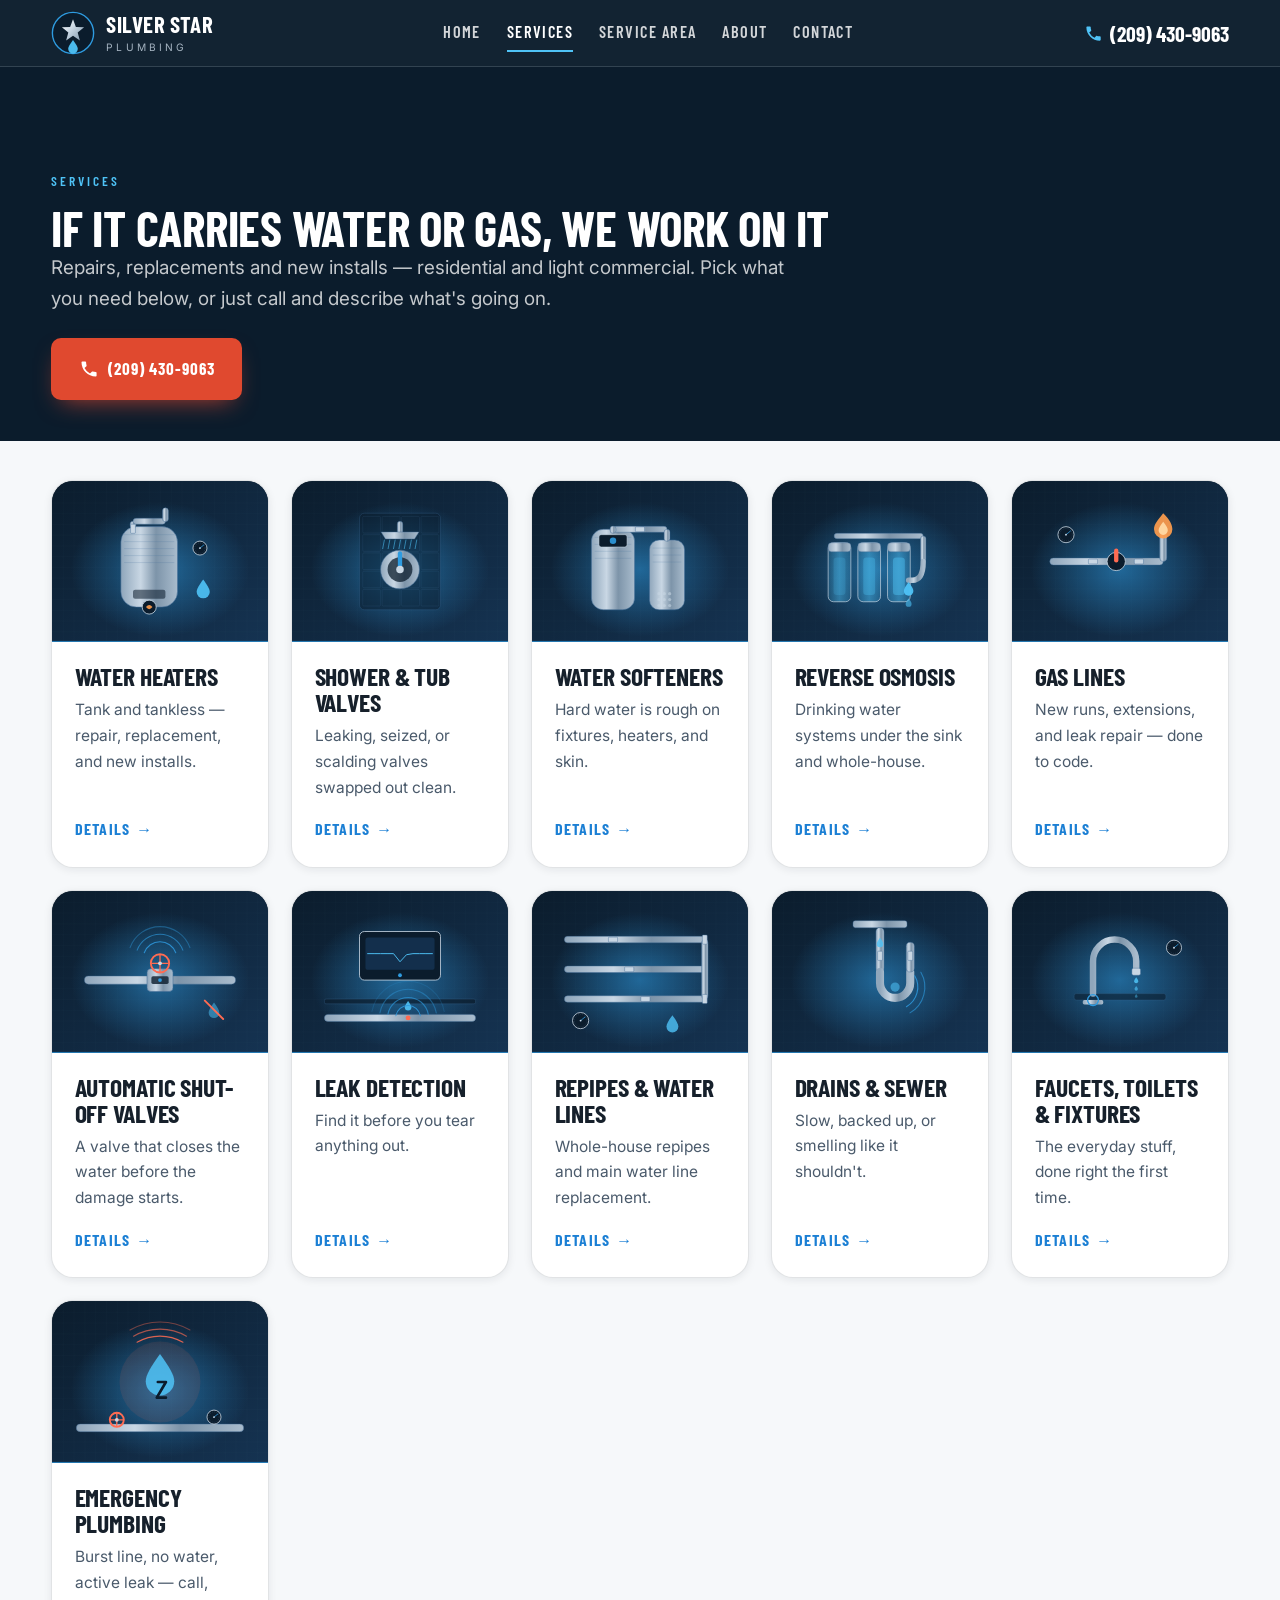
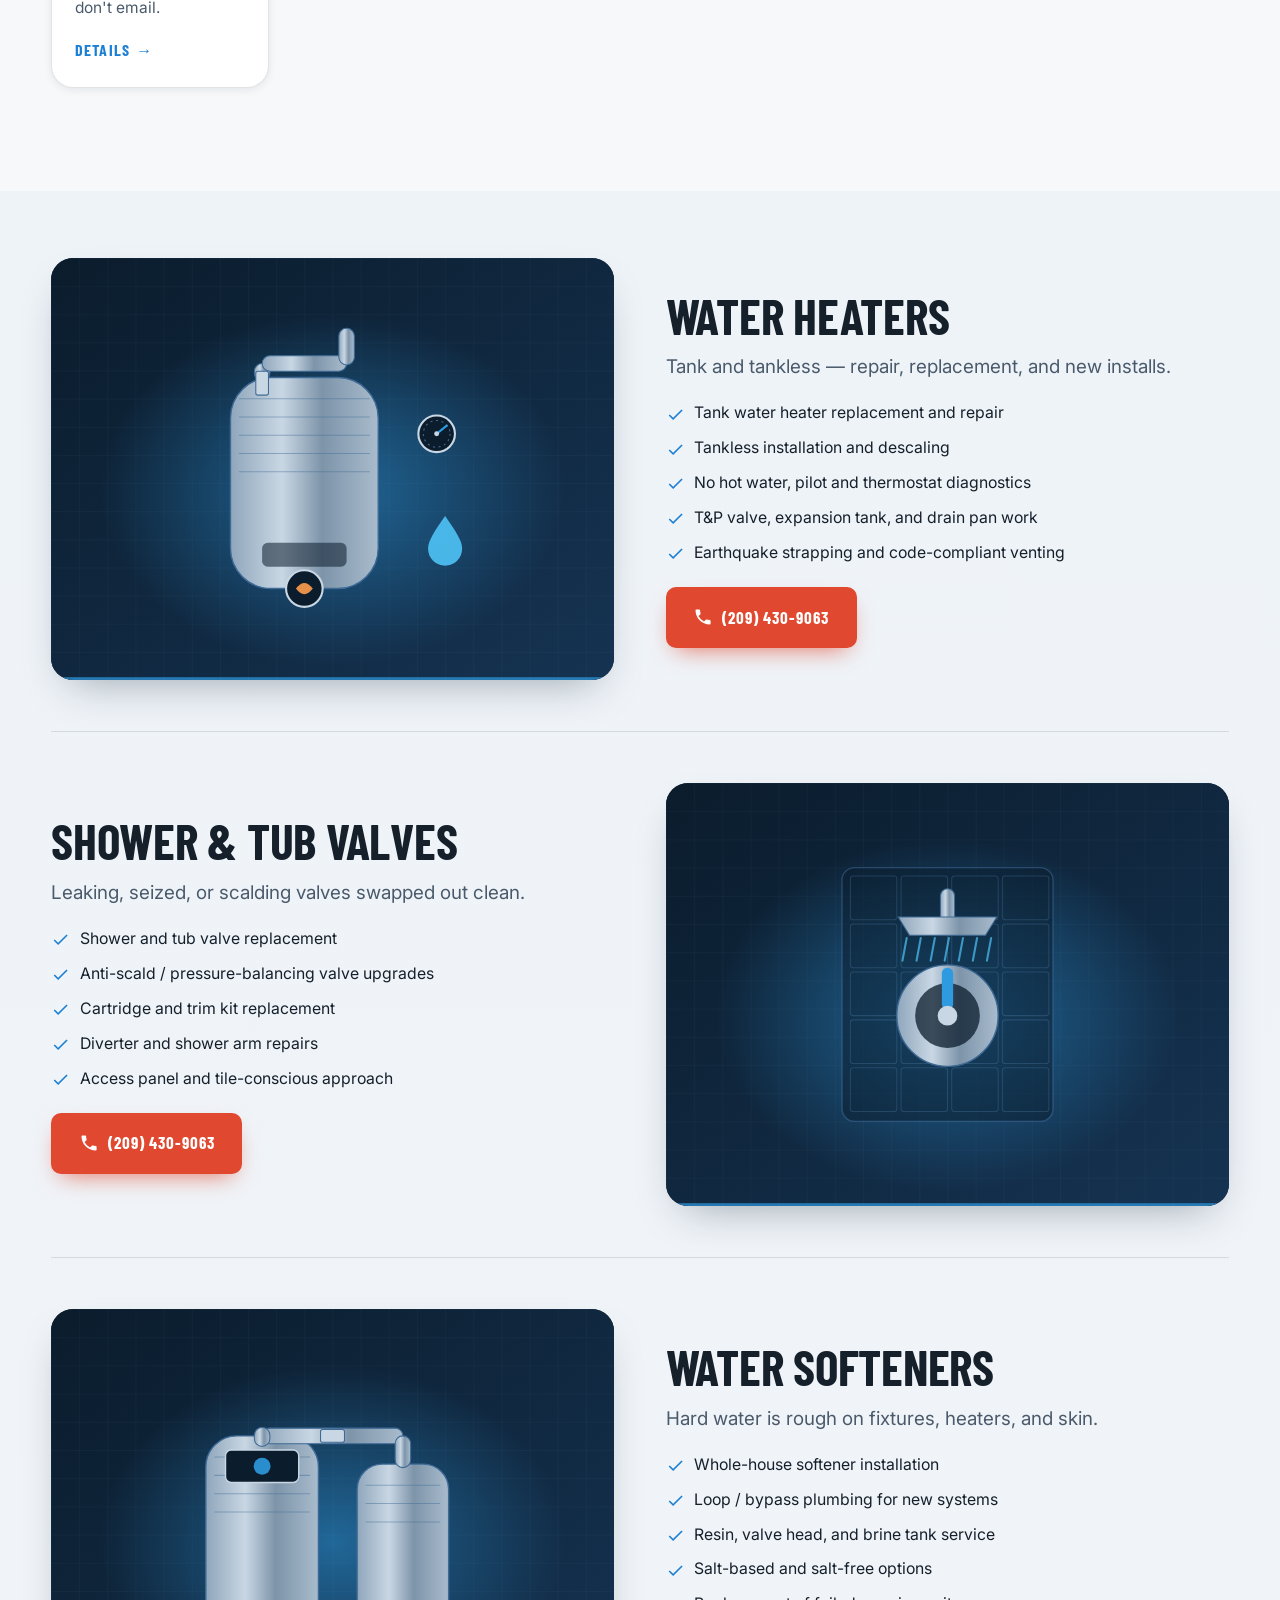
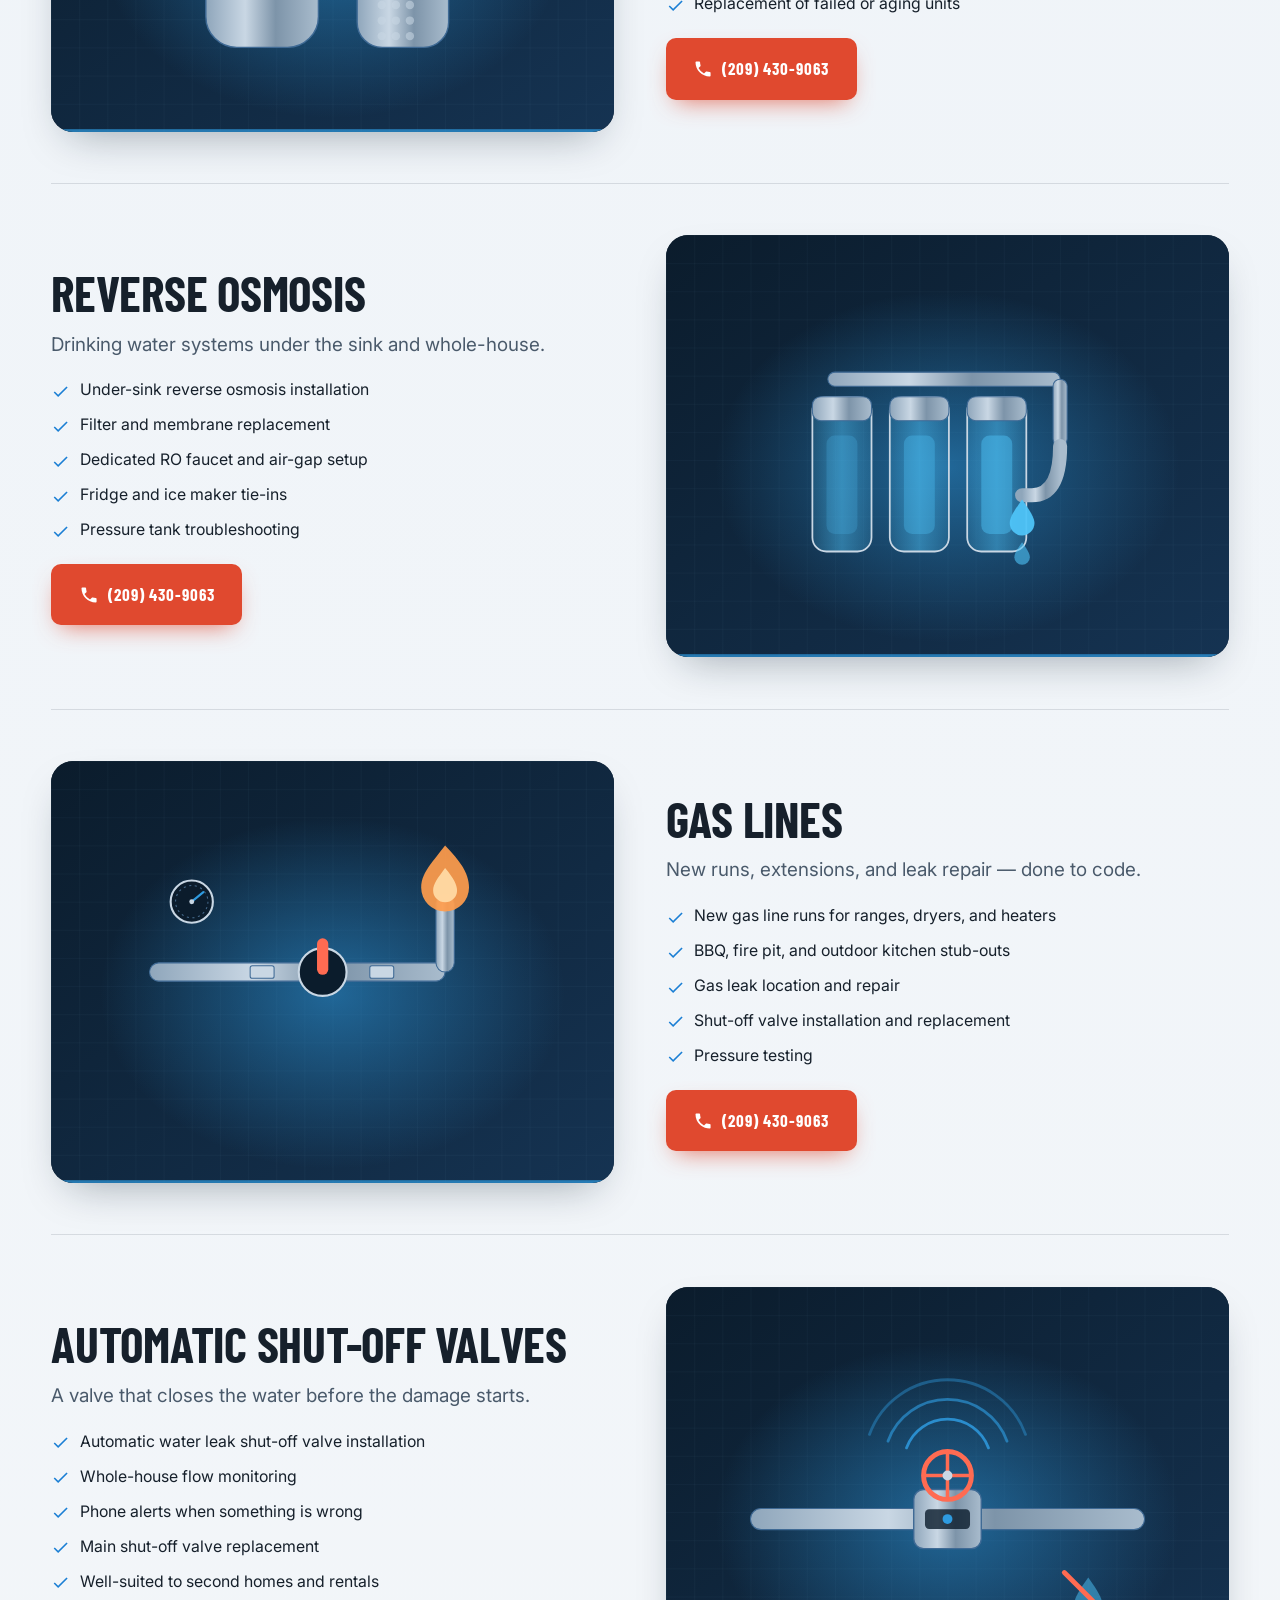
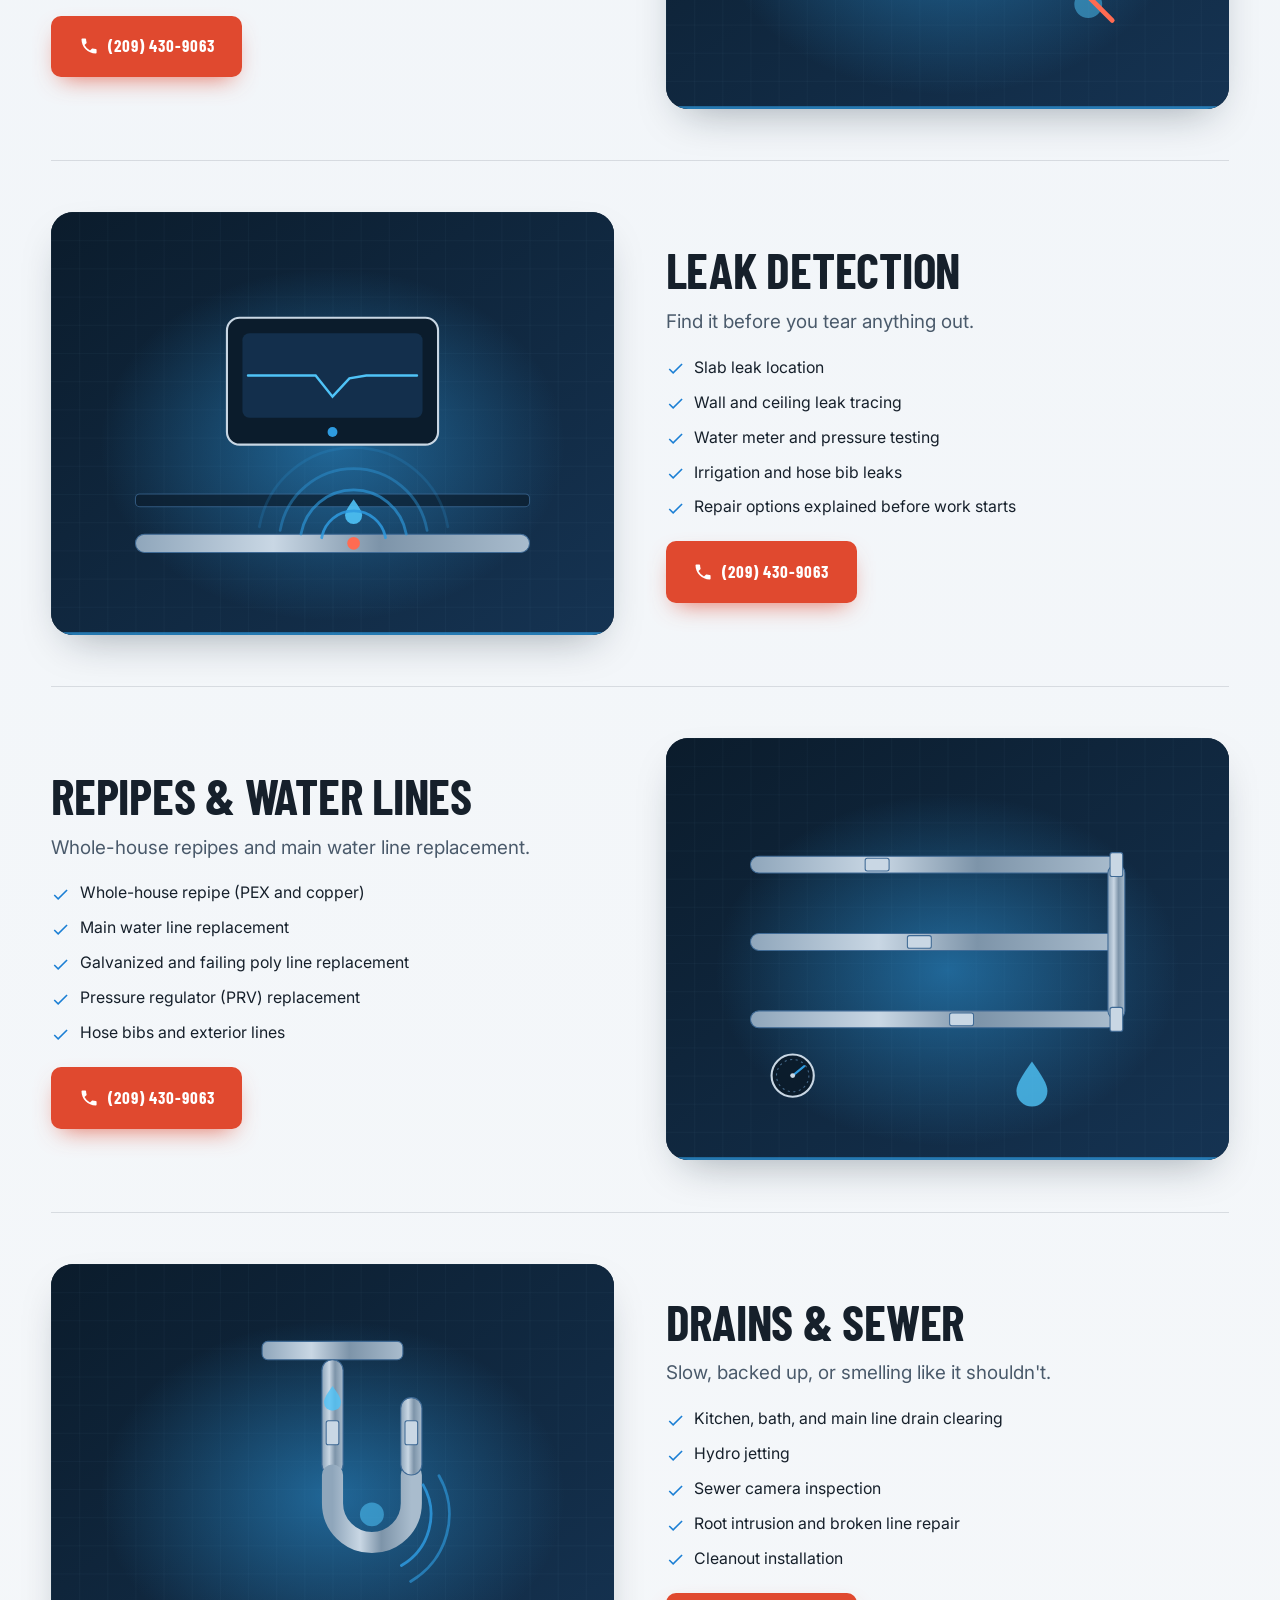
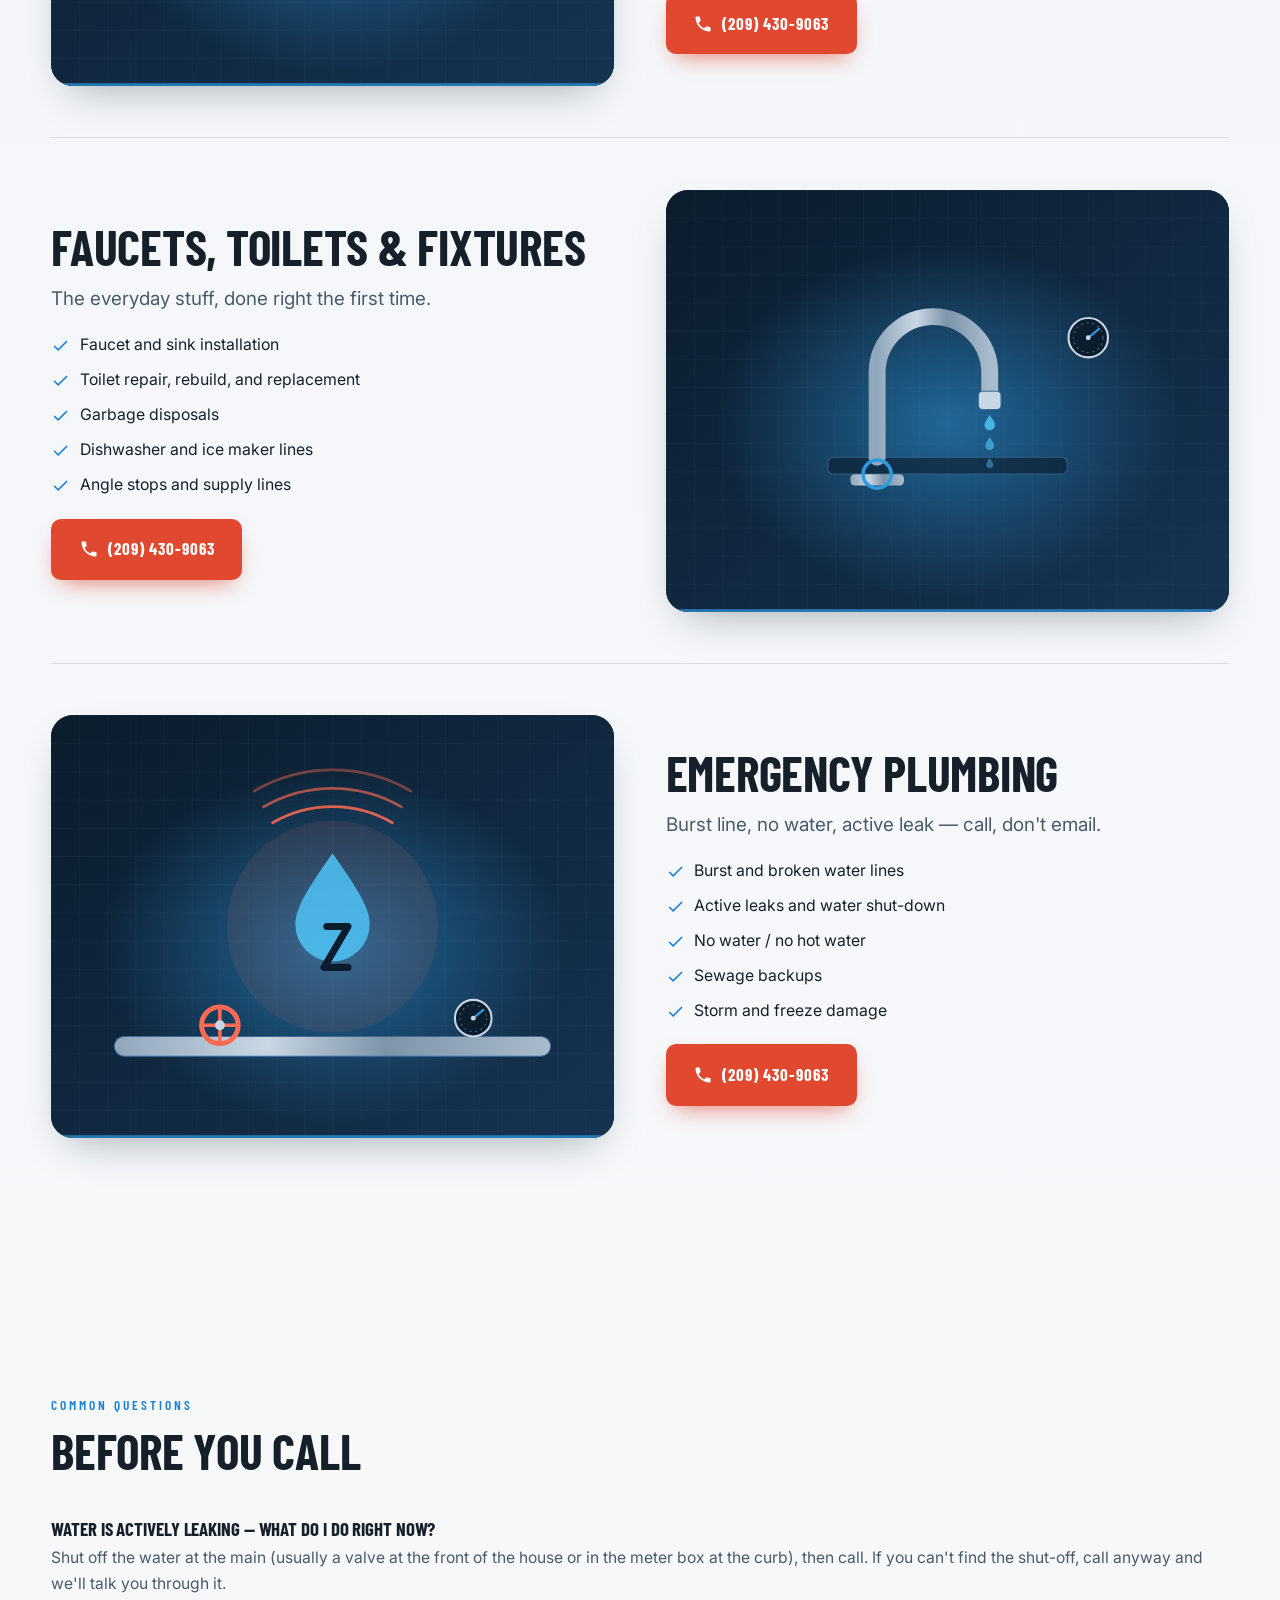
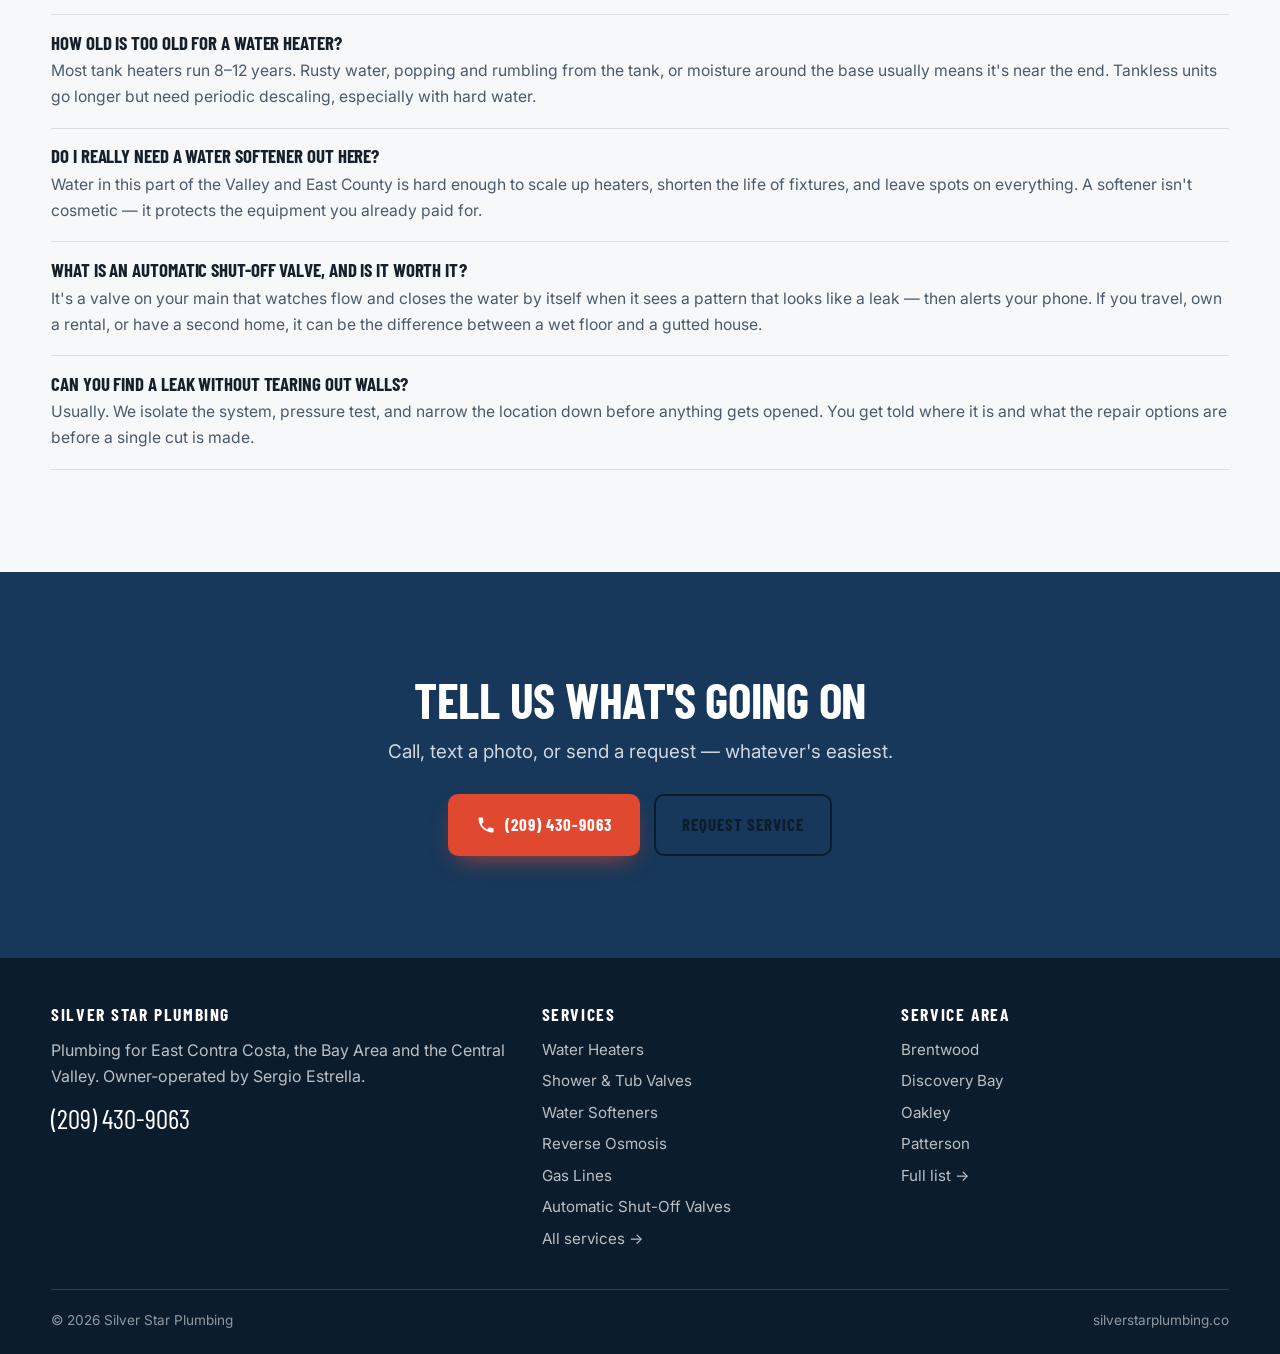
==== services.html @ 2db51eb0 "Silver Star Plumbing site: 5 pages, config-driven, generated brand art Static site for silverstarplu" ====
<!doctype html>
<html lang="en">
<head>
<meta charset="utf-8">
<meta name="viewport" content="width=device-width, initial-scale=1">
<title>Plumbing Services — Water Heaters, Gas Lines, Leak Detection | Silver Star Plumbing</title>
<meta name="description" content="Water heaters, shower and tub valves, water softeners, reverse osmosis, gas lines, automatic shut-off valves, leak detection, repipes, drains and fixtures — serving Brentwood, Discovery Bay, Oakley, Patterson and the surrounding Bay Area.">
<link rel="canonical" href="https://silverstarplumbing.co/services.html">
<link rel="icon" href="img/logo.svg" type="image/svg+xml">
<link rel="preconnect" href="https://fonts.googleapis.com">
<link rel="preconnect" href="https://fonts.gstatic.com" crossorigin>
<link href="https://fonts.googleapis.com/css2?family=Barlow+Condensed:wght@600;700&family=Inter:wght@400;500;600;700&display=swap" rel="stylesheet">
<link rel="stylesheet" href="css/style.css">
</head>
<body>
<a class="skip" href="#main">Skip to content</a>
<header class="site-header" id="site-header"></header>

<main id="main">

  <section class="band-dark on-dark" style="padding-bottom:2.6rem">
    <div class="wrap">
      <p class="eyebrow light">Services</p>
      <h2>If it carries water or gas, we work on it</h2>
      <p class="lede">Repairs, replacements and new installs — residential and light commercial. Pick what you need below, or just call and describe what's going on.</p>
      <p style="margin-top:1.5rem"><a class="btn btn-call" href="#" data-phone data-phone-text></a></p>
    </div>
  </section>

  <section style="padding-top:2.4rem">
    <div class="wrap">
      <div class="grid grid-4" id="service-grid"></div>
    </div>
  </section>

  <section class="band-tint" style="padding-top:1rem">
    <div class="wrap" id="service-detail"></div>
  </section>

  <section>
    <div class="wrap">
      <p class="eyebrow">Common questions</p>
      <h2>Before you call</h2>
      <div style="margin-top:1.6rem">
        <div class="faq-item">
          <h3>Water is actively leaking — what do I do right now?</h3>
          <p>Shut off the water at the main (usually a valve at the front of the house or in the meter box at the curb), then call. If you can't find the shut-off, call anyway and we'll talk you through it.</p>
        </div>
        <div class="faq-item">
          <h3>How old is too old for a water heater?</h3>
          <p>Most tank heaters run 8–12 years. Rusty water, popping and rumbling from the tank, or moisture around the base usually means it's near the end. Tankless units go longer but need periodic descaling, especially with hard water.</p>
        </div>
        <div class="faq-item">
          <h3>Do I really need a water softener out here?</h3>
          <p>Water in this part of the Valley and East County is hard enough to scale up heaters, shorten the life of fixtures, and leave spots on everything. A softener isn't cosmetic — it protects the equipment you already paid for.</p>
        </div>
        <div class="faq-item">
          <h3>What is an automatic shut-off valve, and is it worth it?</h3>
          <p>It's a valve on your main that watches flow and closes the water by itself when it sees a pattern that looks like a leak — then alerts your phone. If you travel, own a rental, or have a second home, it can be the difference between a wet floor and a gutted house.</p>
        </div>
        <div class="faq-item">
          <h3>Can you find a leak without tearing out walls?</h3>
          <p>Usually. We isolate the system, pressure test, and narrow the location down before anything gets opened. You get told where it is and what the repair options are before a single cut is made.</p>
        </div>
      </div>
    </div>
  </section>

  <section class="cta-band">
    <div class="wrap">
      <h2>Tell us what's going on</h2>
      <p class="lede">Call, text a photo, or send a request — whatever's easiest.</p>
      <div class="cta-actions">
        <a class="btn btn-call" href="#" data-phone data-phone-text></a>
        <a class="btn btn-ghost" href="contact.html">Request Service</a>
      </div>
    </div>
  </section>

</main>

<footer class="site-footer" id="site-footer"></footer>
<div class="call-bar" id="call-bar"></div>

<script src="js/config.js"></script>
<script src="js/main.js"></script>
</body>
</html>
---- css/style.css ----
/* =========================================================
   Silver Star Plumbing — design system
   Navy / steel silver / water blue. Condensed industrial
   display face, clean sans body. Mobile-first: most plumbing
   traffic is a person standing in a wet room holding a phone.
   ========================================================= */

:root {
  --navy: #0b1c2c;
  --navy-2: #10273d;
  --navy-3: #17385a;
  --ink: #16202b;
  --ink-soft: #4a5a6b;
  --paper: #f6f8fa;
  --white: #ffffff;
  --steel: #c9d7e4;
  --line: rgba(11, 28, 44, .12);
  --line-dark: rgba(201, 215, 228, .18);
  --blue: #1b7fd4;
  --blue-dark: #1466ac;
  --water: #4fc3f7;
  --alert: #e0492f;
  --alert-dark: #bd3a23;

  --shadow-sm: 0 2px 8px rgba(11, 28, 44, .08);
  --shadow: 0 18px 44px -18px rgba(11, 28, 44, .38);
  --shadow-lg: 0 30px 70px -26px rgba(11, 28, 44, .5);
  --radius: 14px;
  --radius-lg: 22px;

  --display: "Barlow Condensed", "Oswald", "Avenir Next Condensed", "Arial Narrow",
             "Helvetica Neue", sans-serif;
  --body: "Inter", -apple-system, BlinkMacSystemFont, "Segoe UI", Roboto, sans-serif;
}

*, *::before, *::after { margin: 0; padding: 0; box-sizing: border-box; }
html { scroll-behavior: smooth; -webkit-text-size-adjust: 100%; }
body {
  font-family: var(--body);
  background: var(--paper);
  color: var(--ink);
  line-height: 1.65;
  -webkit-font-smoothing: antialiased;
  overflow-x: hidden;
}
img, svg { max-width: 100%; height: auto; display: block; }
.card-art img { height: 100%; }
a { color: inherit; text-decoration: none; }
button { font: inherit; cursor: pointer; }

h1, h2, h3, h4, .display {
  font-family: var(--display);
  font-weight: 700;
  line-height: 1.02;
  letter-spacing: -.005em;
  text-transform: uppercase;
}
h1 { font-size: clamp(2.6rem, 7.4vw, 4.9rem); }
h2 { font-size: clamp(2rem, 5vw, 3.1rem); }
h3 { font-size: clamp(1.25rem, 2.6vw, 1.6rem); }

.wrap { width: min(1180px, 92vw); margin: 0 auto; }
.center { text-align: center; }
.eyebrow {
  font-family: var(--display);
  text-transform: uppercase;
  letter-spacing: .22em;
  font-size: .84rem;
  font-weight: 600;
  color: var(--blue);
  margin-bottom: .6rem;
}
.on-dark .eyebrow, .eyebrow.light { color: var(--water); }
.lede { font-size: clamp(1.02rem, 2vw, 1.18rem); color: var(--ink-soft); max-width: 62ch; }
.on-dark .lede { color: rgba(255, 255, 255, .76); }
section { padding: clamp(3.6rem, 8vw, 6.4rem) 0; }

/* ---------- skip link ---------- */
.skip {
  position: absolute; left: -9999px; top: 0; z-index: 200;
  background: var(--navy); color: #fff; padding: 12px 18px; border-radius: 0 0 10px 0;
}
.skip:focus { left: 0; }

/* ---------- buttons ---------- */
.btn {
  display: inline-flex; align-items: center; justify-content: center; gap: .55rem;
  font-family: var(--display); text-transform: uppercase; letter-spacing: .06em;
  font-weight: 700; font-size: 1.06rem;
  padding: .92rem 1.6rem; border: 2px solid transparent; border-radius: 10px;
  transition: transform .16s ease, box-shadow .2s ease, background .2s ease, color .2s ease;
  min-height: 52px;
}
.btn:hover { transform: translateY(-2px); }
.btn:active { transform: translateY(0); }
.btn-call { background: var(--alert); color: #fff; box-shadow: 0 10px 24px -10px rgba(224, 73, 47, .8); }
.btn-call:hover { background: var(--alert-dark); }
.btn-primary { background: var(--blue); color: #fff; box-shadow: 0 10px 24px -10px rgba(27, 127, 212, .8); }
.btn-primary:hover { background: var(--blue-dark); }
.btn-ghost { border-color: currentColor; color: var(--navy); }
.on-dark .btn-ghost { color: #fff; }
.btn-ghost:hover { background: rgba(255, 255, 255, .1); }
.btn svg { width: 20px; height: 20px; fill: currentColor; }

/* ---------- header ---------- */
.site-header {
  position: sticky; top: 0; z-index: 80;
  background: rgba(11, 28, 44, .97);
  backdrop-filter: blur(12px);
  border-bottom: 1px solid var(--line-dark);
}
.header-inner {
  display: flex; align-items: center; justify-content: space-between; gap: 1rem;
  padding: .7rem 4vw;
}
.brand { display: flex; align-items: center; gap: .7rem; }
.brand img { width: 44px; height: 44px; }
.brand-text { line-height: 1.02; }
.brand-name {
  font-family: var(--display); font-weight: 700; text-transform: uppercase;
  font-size: 1.42rem; color: #fff; letter-spacing: .01em;
}
.brand-sub {
  font-size: .64rem; letter-spacing: .3em; text-transform: uppercase;
  color: var(--steel); opacity: .8;
}
.nav { display: flex; align-items: center; gap: 1.6rem; }
.nav a {
  font-family: var(--display); text-transform: uppercase; letter-spacing: .09em;
  font-weight: 600; font-size: 1.02rem; color: rgba(255, 255, 255, .82);
  padding: .3rem 0; border-bottom: 2px solid transparent;
}
.nav a:hover, .nav a.active { color: #fff; border-bottom-color: var(--water); }
.header-cta { display: flex; align-items: center; gap: .75rem; }
.header-phone {
  font-family: var(--display); font-size: 1.34rem; font-weight: 700; color: #fff;
  display: flex; align-items: center; gap: .45rem; white-space: nowrap;
}
.header-phone svg { width: 19px; height: 19px; fill: var(--water); }
.nav-toggle {
  display: none; background: none; border: 1px solid var(--line-dark);
  border-radius: 8px; padding: .5rem .6rem; color: #fff;
}
.nav-toggle svg { width: 24px; height: 24px; fill: currentColor; }

@media (max-width: 940px) {
  .nav {
    position: fixed; inset: 62px 0 auto 0; flex-direction: column; gap: 0;
    background: var(--navy); border-bottom: 1px solid var(--line-dark);
    padding: .5rem 4vw 1.2rem; display: none;
  }
  .nav.open { display: flex; }
  .nav a { width: 100%; padding: .85rem 0; border-bottom: 1px solid var(--line-dark); }
  .nav a:hover, .nav a.active { border-bottom-color: var(--line-dark); }
  .nav-toggle { display: block; }
  .header-phone span { display: none; }
  .header-phone::after { content: "Call"; font-size: 1.1rem; }
}
@media (max-width: 460px) {
  .brand img { width: 38px; height: 38px; }
  .brand-name { font-size: 1.18rem; }
  .brand-sub { font-size: .58rem; letter-spacing: .24em; }
}

/* ---------- hero ---------- */
.hero {
  position: relative; color: #fff; overflow: hidden;
  background: var(--navy);
  padding: clamp(3.4rem, 9vw, 7rem) 0 clamp(4rem, 9vw, 7rem);
}
.hero::before {
  content: ""; position: absolute; inset: 0;
  background-image: url("../img/hero.svg");
  background-size: cover; background-position: center right;
  opacity: .85;
}
.hero::after {
  content: ""; position: absolute; inset: 0;
  background: linear-gradient(100deg, var(--navy) 10%, rgba(11, 28, 44, .9) 44%, rgba(11, 28, 44, .28) 100%);
}
.hero .wrap { position: relative; z-index: 2; }
.hero h1 { margin-bottom: 1rem; text-shadow: 0 4px 30px rgba(0, 0, 0, .45); }
.hero h1 .accent { color: var(--water); display: block; }
.hero .lede { margin-bottom: 1.8rem; }
.hero-actions { display: flex; flex-wrap: wrap; gap: .9rem; margin-bottom: 2rem; }
.hero-trust { display: flex; flex-wrap: wrap; gap: .6rem 1.6rem; font-size: .93rem; color: rgba(255, 255, 255, .8); }
.hero-trust li { list-style: none; display: flex; align-items: center; gap: .45rem; }
.hero-trust svg { width: 17px; height: 17px; fill: var(--water); flex: none; }

/* ---------- alert strip ---------- */
.strip {
  background: var(--alert); color: #fff;
  font-family: var(--display); text-transform: uppercase; letter-spacing: .08em;
  font-size: 1.02rem; text-align: center; padding: .7rem 4vw;
}
.strip a { text-decoration: underline; text-underline-offset: 3px; }

/* ---------- service grid ---------- */
.grid { display: grid; gap: 1.4rem; }
.grid-3 { grid-template-columns: repeat(auto-fit, minmax(290px, 1fr)); }
.grid-2 { grid-template-columns: repeat(auto-fit, minmax(340px, 1fr)); }
.grid-4 { grid-template-columns: repeat(auto-fit, minmax(215px, 1fr)); }

.card {
  background: var(--white); border: 1px solid var(--line); border-radius: var(--radius-lg);
  overflow: hidden; box-shadow: var(--shadow-sm);
  transition: transform .2s ease, box-shadow .25s ease, border-color .2s ease;
  display: flex; flex-direction: column;
}
.card:hover { transform: translateY(-4px); box-shadow: var(--shadow); border-color: rgba(27, 127, 212, .4); }
.card-art { aspect-ratio: 4 / 3; background: var(--navy); overflow: hidden; }
.card-art img { width: 100%; height: 100%; object-fit: cover; }
.card-body { padding: 1.3rem 1.4rem 1.5rem; flex: 1; display: flex; flex-direction: column; }
.card-body h3 { margin-bottom: .5rem; }
.card-body p { color: var(--ink-soft); font-size: .97rem; }
.card-link {
  margin-top: auto; padding-top: 1rem;
  font-family: var(--display); text-transform: uppercase; letter-spacing: .08em;
  font-weight: 700; color: var(--blue); display: inline-flex; align-items: center; gap: .35rem;
}
.card:hover .card-link { gap: .65rem; }
.card-link::after { content: "→"; transition: transform .2s ease; }

/* ---------- detailed service blocks ---------- */
.svc {
  display: grid; grid-template-columns: minmax(0, 1fr) minmax(0, 1fr);
  gap: clamp(1.6rem, 4vw, 3.4rem); align-items: center;
  padding: clamp(2rem, 5vw, 3.2rem) 0; border-bottom: 1px solid var(--line);
  scroll-margin-top: 90px;
}
.svc:last-child { border-bottom: none; }
.svc:nth-child(even) .svc-art { order: 2; }
.svc-art { border-radius: var(--radius-lg); overflow: hidden; box-shadow: var(--shadow); background: var(--navy); }
.svc-art img { width: 100%; }
.svc h2 { margin-bottom: .7rem; }
.svc ul { list-style: none; margin-top: 1.1rem; display: grid; gap: .55rem; }
.svc li { display: flex; gap: .6rem; align-items: flex-start; font-size: .99rem; }
.svc li svg { width: 19px; height: 19px; fill: var(--blue); flex: none; margin-top: .28rem; }
@media (max-width: 800px) {
  .svc { grid-template-columns: 1fr; }
  .svc:nth-child(even) .svc-art { order: 0; }
}

/* ---------- dark band ---------- */
.band-dark { background: var(--navy); color: #fff; }
.band-dark h2 { color: #fff; }
.band-tint { background: linear-gradient(180deg, #eef3f8, var(--paper)); }

/* ---------- steps ---------- */
.steps { counter-reset: step; }
.step {
  position: relative; background: var(--white); border: 1px solid var(--line);
  border-radius: var(--radius); padding: 1.6rem 1.4rem 1.4rem; box-shadow: var(--shadow-sm);
}
.band-dark .step { background: rgba(255, 255, 255, .05); border-color: var(--line-dark); }
.step::before {
  counter-increment: step; content: counter(step, decimal-leading-zero);
  font-family: var(--display); font-size: 2.4rem; font-weight: 700; color: var(--blue);
  line-height: 1; display: block; margin-bottom: .5rem; opacity: .85;
}
.band-dark .step::before { color: var(--water); }
.step h3 { margin-bottom: .35rem; }
.step p { font-size: .95rem; color: var(--ink-soft); }
.band-dark .step p { color: rgba(255, 255, 255, .72); }

/* ---------- areas ---------- */
.chips { display: flex; flex-wrap: wrap; gap: .6rem; margin-top: 1.4rem; }
.chip {
  border: 1px solid var(--line); background: var(--white); border-radius: 999px;
  padding: .45rem 1.05rem; font-size: .95rem; box-shadow: var(--shadow-sm);
}
.chip.primary { background: var(--navy); color: #fff; border-color: var(--navy); font-weight: 600; }
.band-dark .chip { background: rgba(255, 255, 255, .07); border-color: var(--line-dark); color: #fff; box-shadow: none; }
.band-dark .chip.primary { background: var(--blue); border-color: var(--blue); }

/* ---------- form ---------- */
.form-wrap {
  background: var(--white); border: 1px solid var(--line); border-radius: var(--radius-lg);
  padding: clamp(1.4rem, 4vw, 2.4rem); box-shadow: var(--shadow);
}
.field { margin-bottom: 1.05rem; }
.field label {
  display: block; font-weight: 600; font-size: .92rem; margin-bottom: .35rem; color: var(--ink);
}
.field .req { color: var(--alert); }
.field input, .field select, .field textarea {
  width: 100%; font: inherit; color: var(--ink);
  padding: .8rem .95rem; border: 1px solid rgba(11, 28, 44, .22); border-radius: 10px;
  background: var(--white); transition: border-color .18s, box-shadow .18s;
  min-height: 50px;
}
.field textarea { min-height: 130px; resize: vertical; }
.field input:focus, .field select:focus, .field textarea:focus {
  outline: none; border-color: var(--blue); box-shadow: 0 0 0 3px rgba(27, 127, 212, .18);
}
.field.invalid input, .field.invalid select, .field.invalid textarea { border-color: var(--alert); }
.field-error { display: none; color: var(--alert); font-size: .85rem; margin-top: .3rem; }
.field.invalid .field-error { display: block; }
.field-row { display: grid; grid-template-columns: 1fr 1fr; gap: 1rem; }
@media (max-width: 620px) { .field-row { grid-template-columns: 1fr; gap: 0; } }
.form-note { font-size: .86rem; color: var(--ink-soft); margin-top: .9rem; }
.form-status {
  display: none; margin-top: 1rem; padding: .9rem 1.1rem; border-radius: 10px;
  font-size: .95rem; border: 1px solid;
}
.form-status.show { display: block; }
.form-status.ok { background: #e8f6ee; border-color: #96d6b0; color: #14663c; }
.form-status.err { background: #fdecea; border-color: #f3b3a8; color: #8f2718; }

/* ---------- contact rail ---------- */
.contact-rail { display: grid; gap: 1rem; }
.contact-item {
  display: flex; gap: .9rem; align-items: flex-start;
  padding: 1.1rem 1.2rem; border: 1px solid var(--line-dark); border-radius: var(--radius);
  background: rgba(255, 255, 255, .05);
}
.contact-item svg { width: 24px; height: 24px; fill: var(--water); flex: none; margin-top: .2rem; }
.contact-item .k {
  font-family: var(--display); text-transform: uppercase; letter-spacing: .1em;
  font-size: .82rem; color: var(--steel);
}
.contact-item .v { font-size: 1.15rem; font-weight: 600; color: #fff; }
.contact-item .v.big { font-family: var(--display); font-size: 1.85rem; }

/* ---------- CTA band ---------- */
.cta-band { background: var(--navy-3); color: #fff; text-align: center; }
.cta-band h2 { margin-bottom: .7rem; }
.cta-band .lede { margin: 0 auto 1.7rem; color: rgba(255, 255, 255, .8); }
.cta-actions { display: flex; flex-wrap: wrap; gap: .9rem; justify-content: center; }

/* ---------- footer ---------- */
.site-footer { background: var(--navy); color: rgba(255, 255, 255, .72); padding: 3rem 0 1.4rem; }
.footer-grid { display: grid; grid-template-columns: 1.4fr 1fr 1fr; gap: 2rem; }
@media (max-width: 780px) { .footer-grid { grid-template-columns: 1fr; gap: 1.6rem; } }
.site-footer h4 {
  color: #fff; font-size: 1.1rem; letter-spacing: .09em; margin-bottom: .8rem;
}
.site-footer ul { list-style: none; display: grid; gap: .4rem; font-size: .95rem; }
.site-footer a:hover { color: #fff; text-decoration: underline; text-underline-offset: 3px; }
.footer-phone {
  font-family: var(--display); font-size: 1.7rem; color: #fff; display: inline-block; margin-top: .4rem;
}
.footer-bottom {
  margin-top: 2.4rem; padding-top: 1.2rem; border-top: 1px solid var(--line-dark);
  display: flex; flex-wrap: wrap; gap: .5rem 1.4rem; justify-content: space-between;
  font-size: .85rem; color: rgba(255, 255, 255, .55);
}

/* ---------- sticky mobile call bar ---------- */
.call-bar {
  position: fixed; left: 0; right: 0; bottom: 0; z-index: 90;
  display: none; grid-template-columns: 1fr 1fr;
  border-top: 1px solid rgba(255, 255, 255, .18);
}
.call-bar a {
  display: flex; align-items: center; justify-content: center; gap: .5rem;
  padding: .95rem .6rem; font-family: var(--display); text-transform: uppercase;
  letter-spacing: .06em; font-size: 1.08rem; color: #fff;
}
.call-bar .c1 { background: var(--alert); }
.call-bar .c2 { background: var(--navy); }
.call-bar svg { width: 19px; height: 19px; fill: currentColor; }
@media (max-width: 780px) {
  .call-bar { display: grid; }
  body { padding-bottom: 58px; }
}

/* ---------- misc ---------- */
.badge-row { display: flex; flex-wrap: wrap; gap: .6rem; margin-top: 1.2rem; }
.badge {
  display: inline-flex; align-items: center; gap: .4rem;
  border: 1px solid var(--line-dark); border-radius: 999px; padding: .35rem .9rem;
  font-size: .84rem; color: rgba(255, 255, 255, .82);
}
.badge svg { width: 15px; height: 15px; fill: var(--water); }

.faq-item { border-bottom: 1px solid var(--line); padding: 1.1rem 0; }
.faq-item h3 { font-size: 1.18rem; margin-bottom: .4rem; }
.faq-item p { color: var(--ink-soft); font-size: .98rem; }

.owner-card {
  display: grid; grid-template-columns: 150px 1fr; gap: 1.6rem; align-items: center;
}
@media (max-width: 620px) { .owner-card { grid-template-columns: 1fr; text-align: left; } }
.owner-mark {
  width: 150px; height: 150px; border-radius: 50%; overflow: hidden;
  background: var(--navy); box-shadow: var(--shadow); padding: 10px;
}

@media (prefers-reduced-motion: reduce) {
  * { animation: none !important; transition: none !important; scroll-behavior: auto !important; }
}
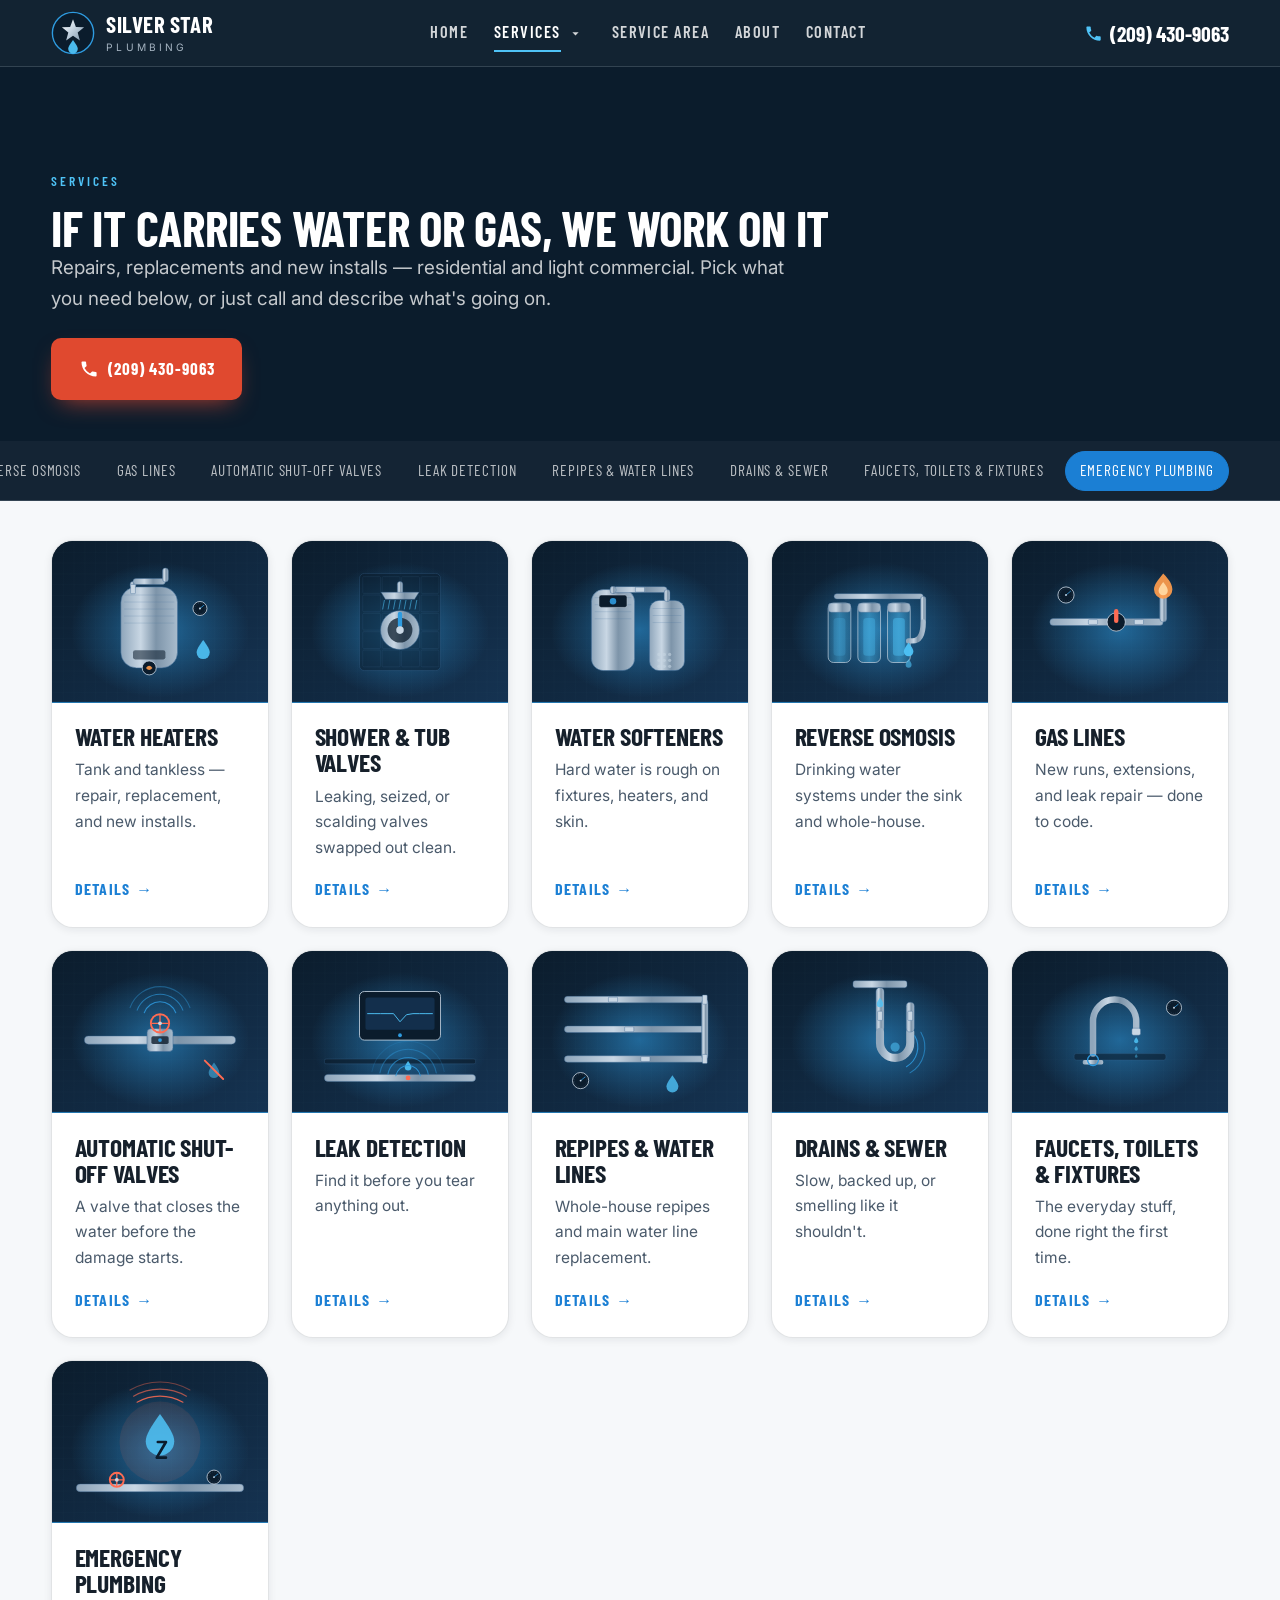
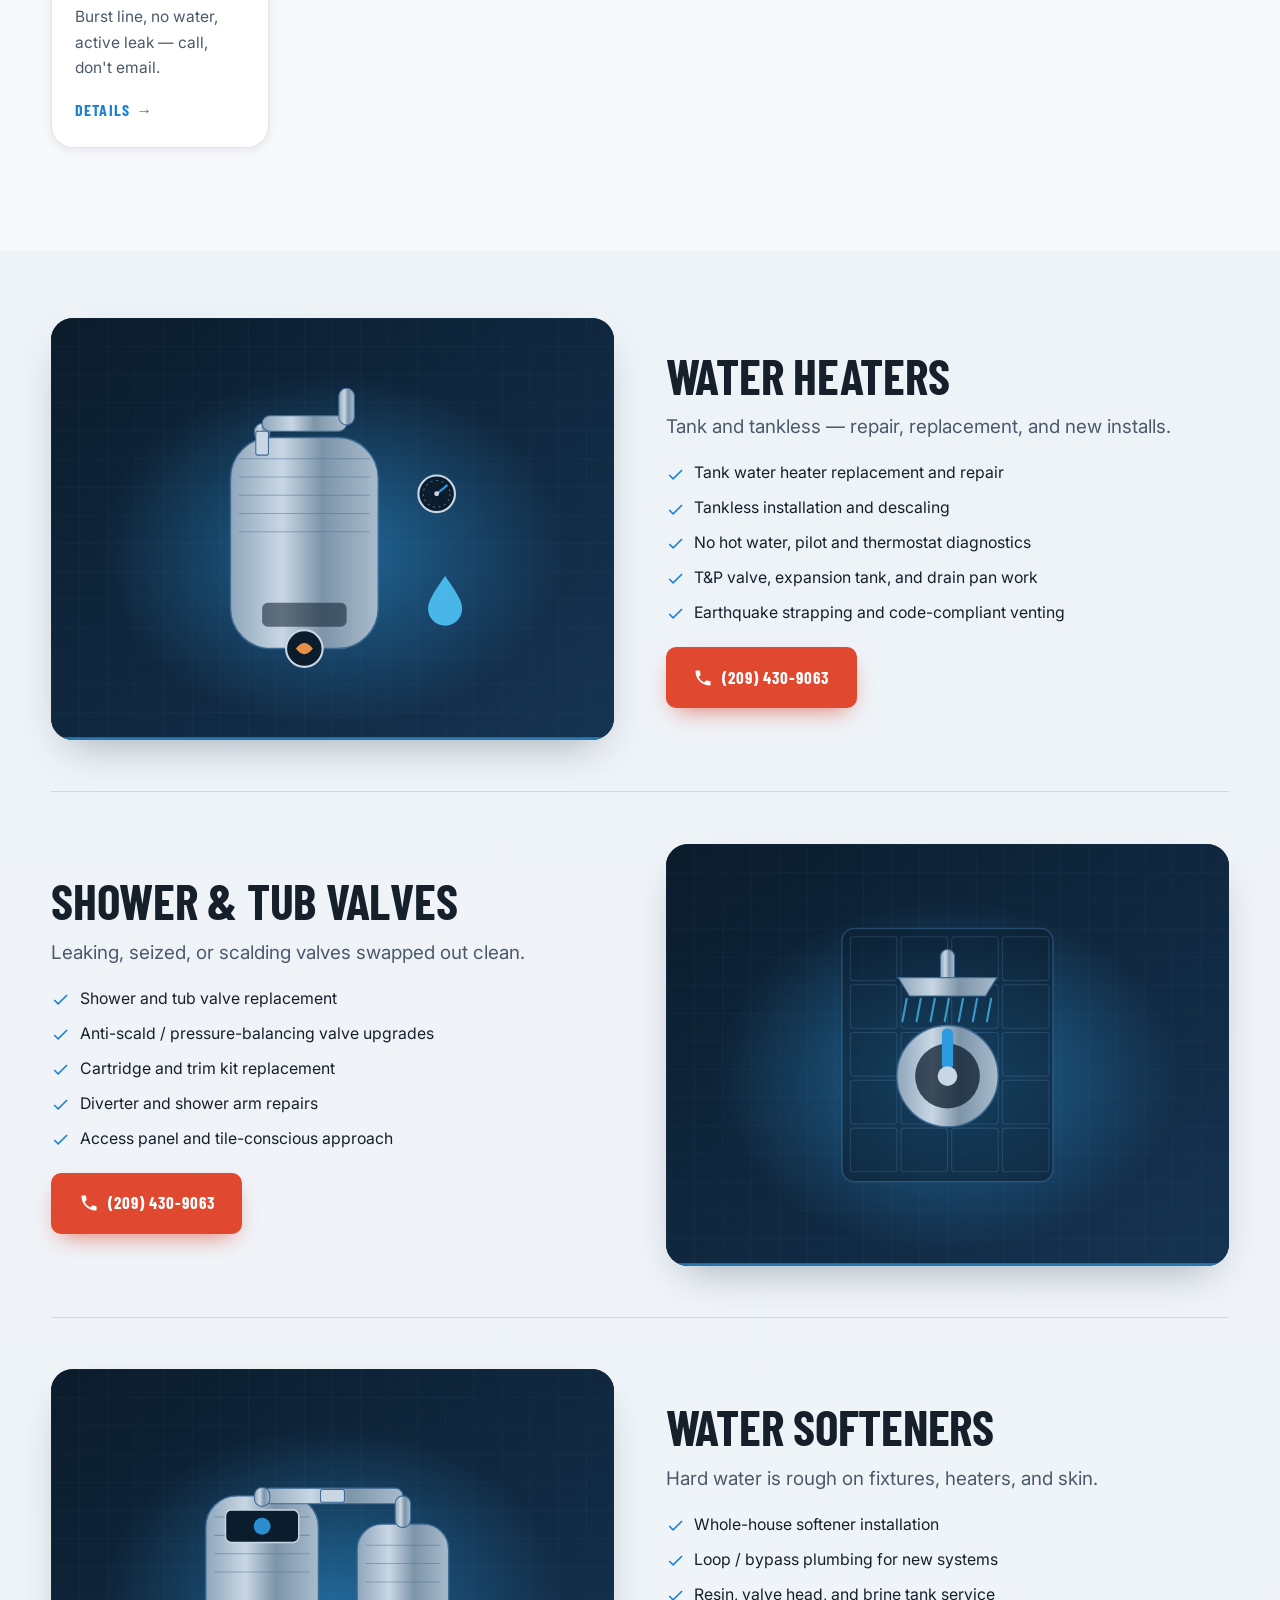
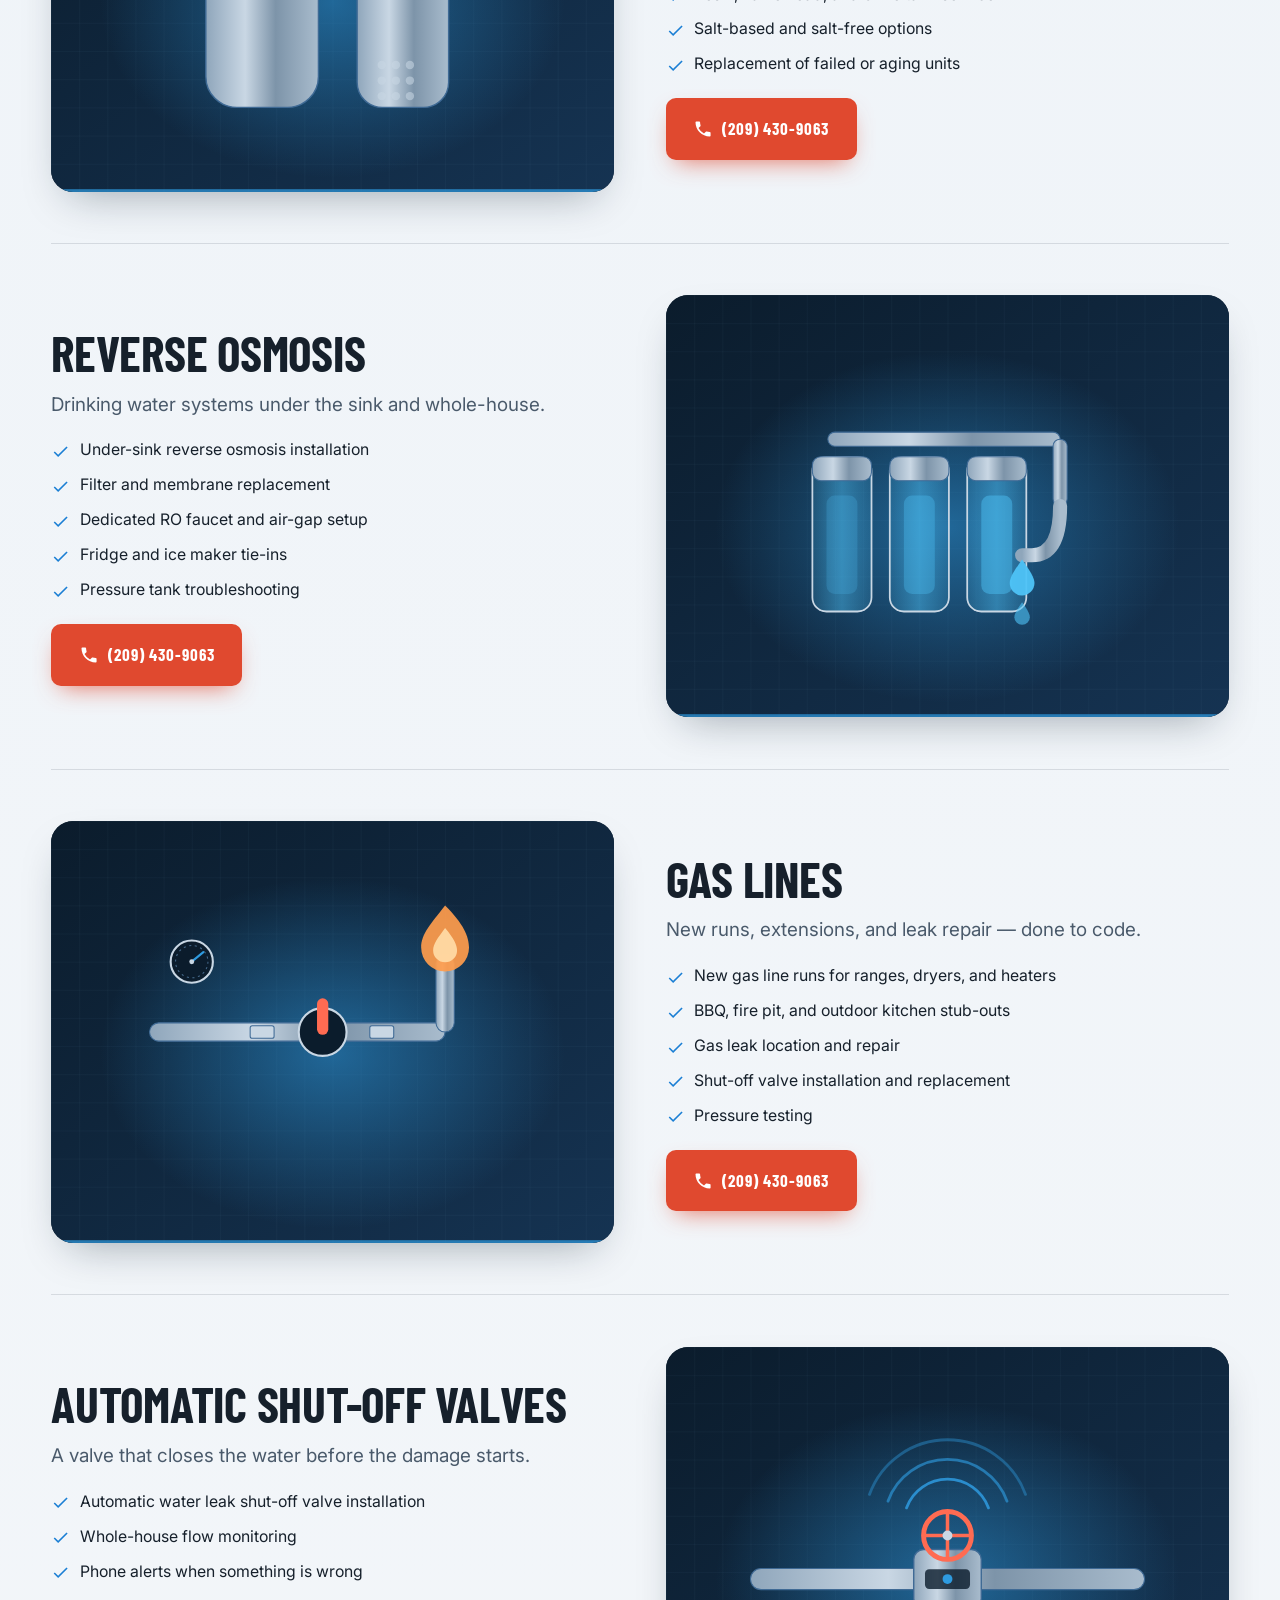
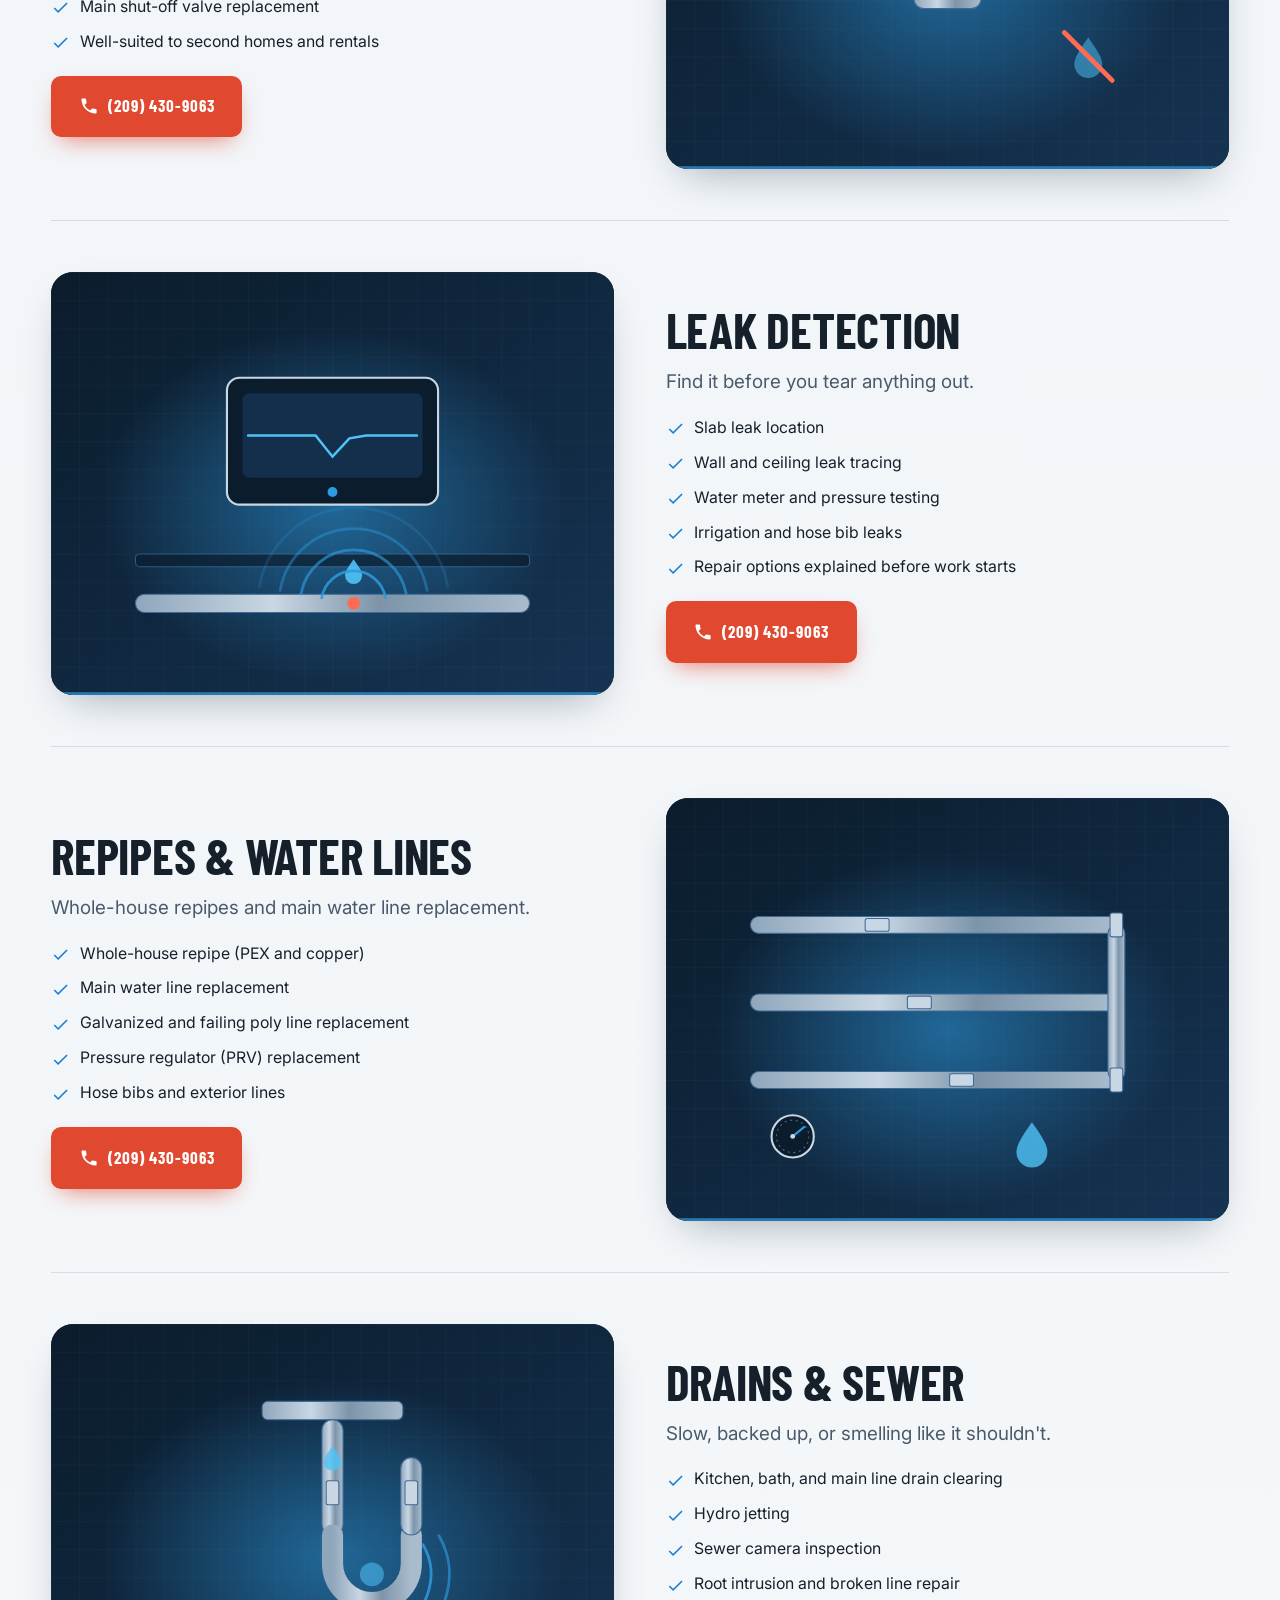
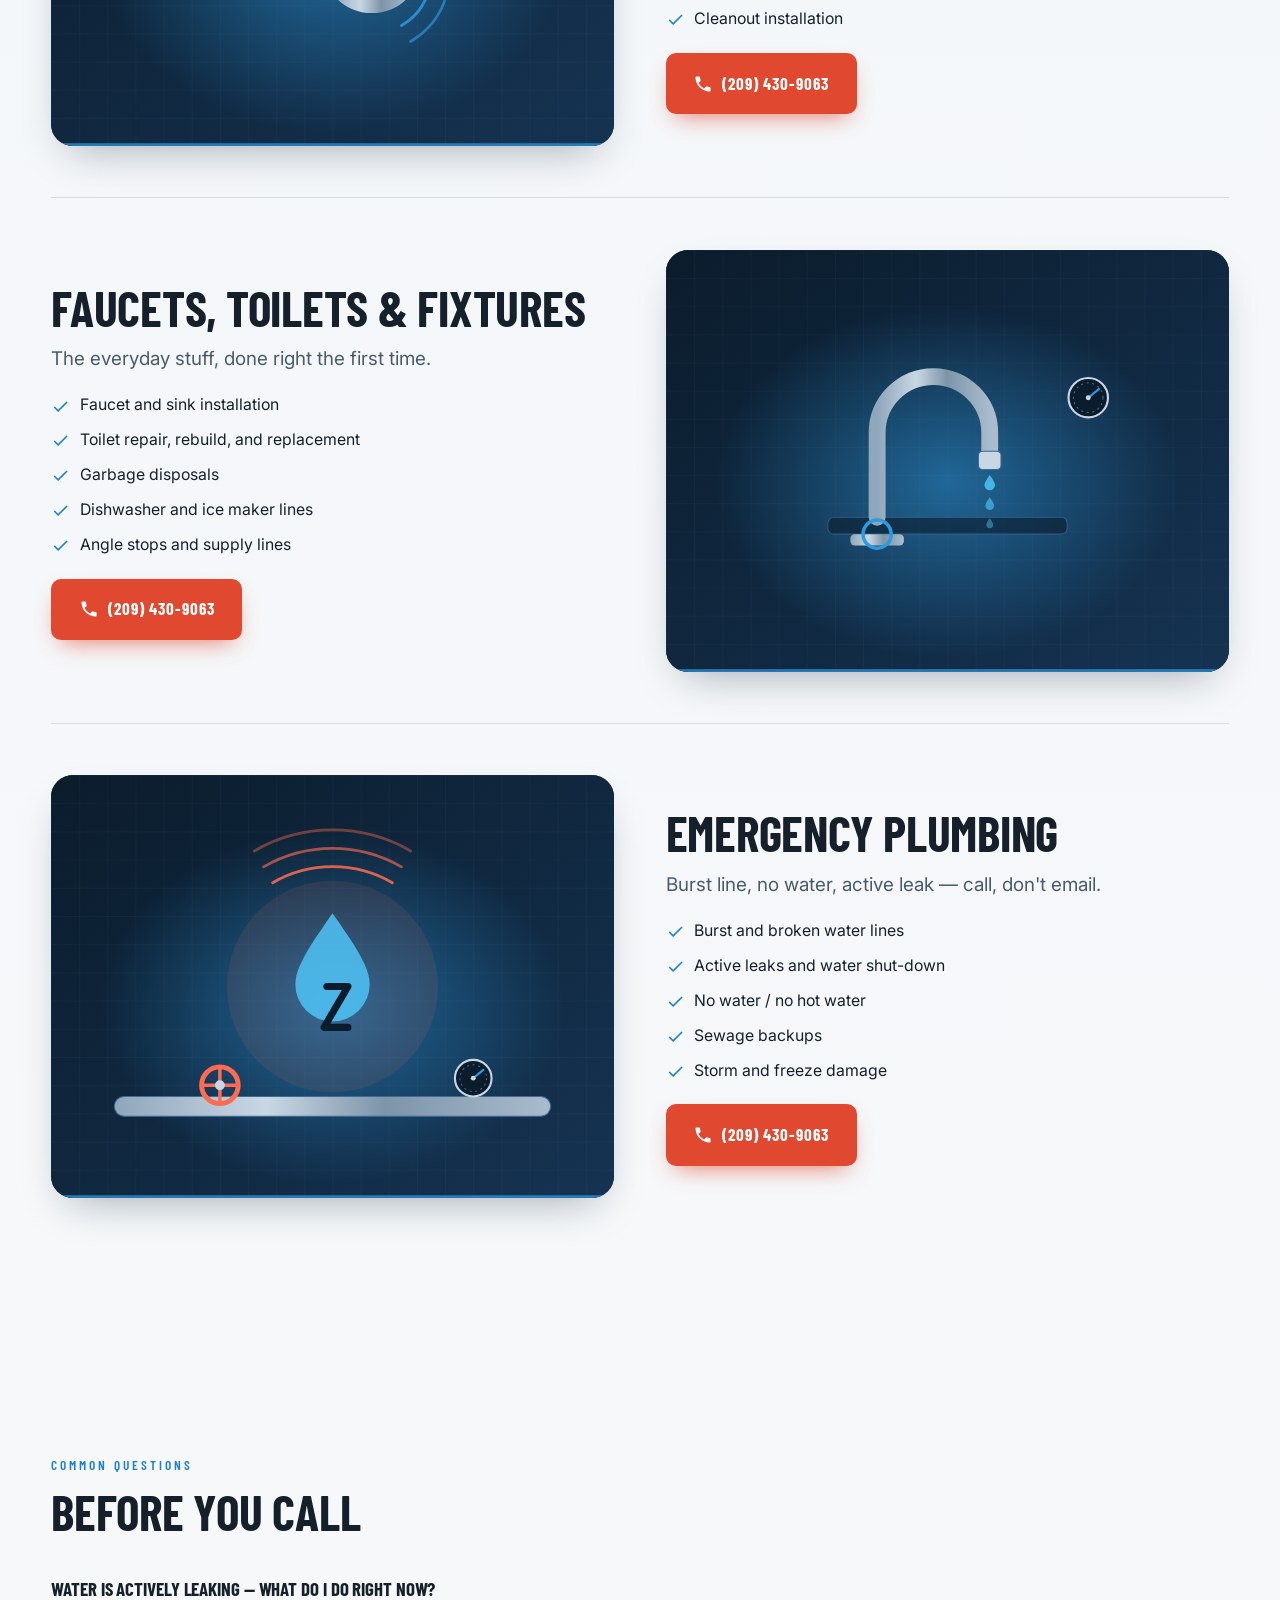
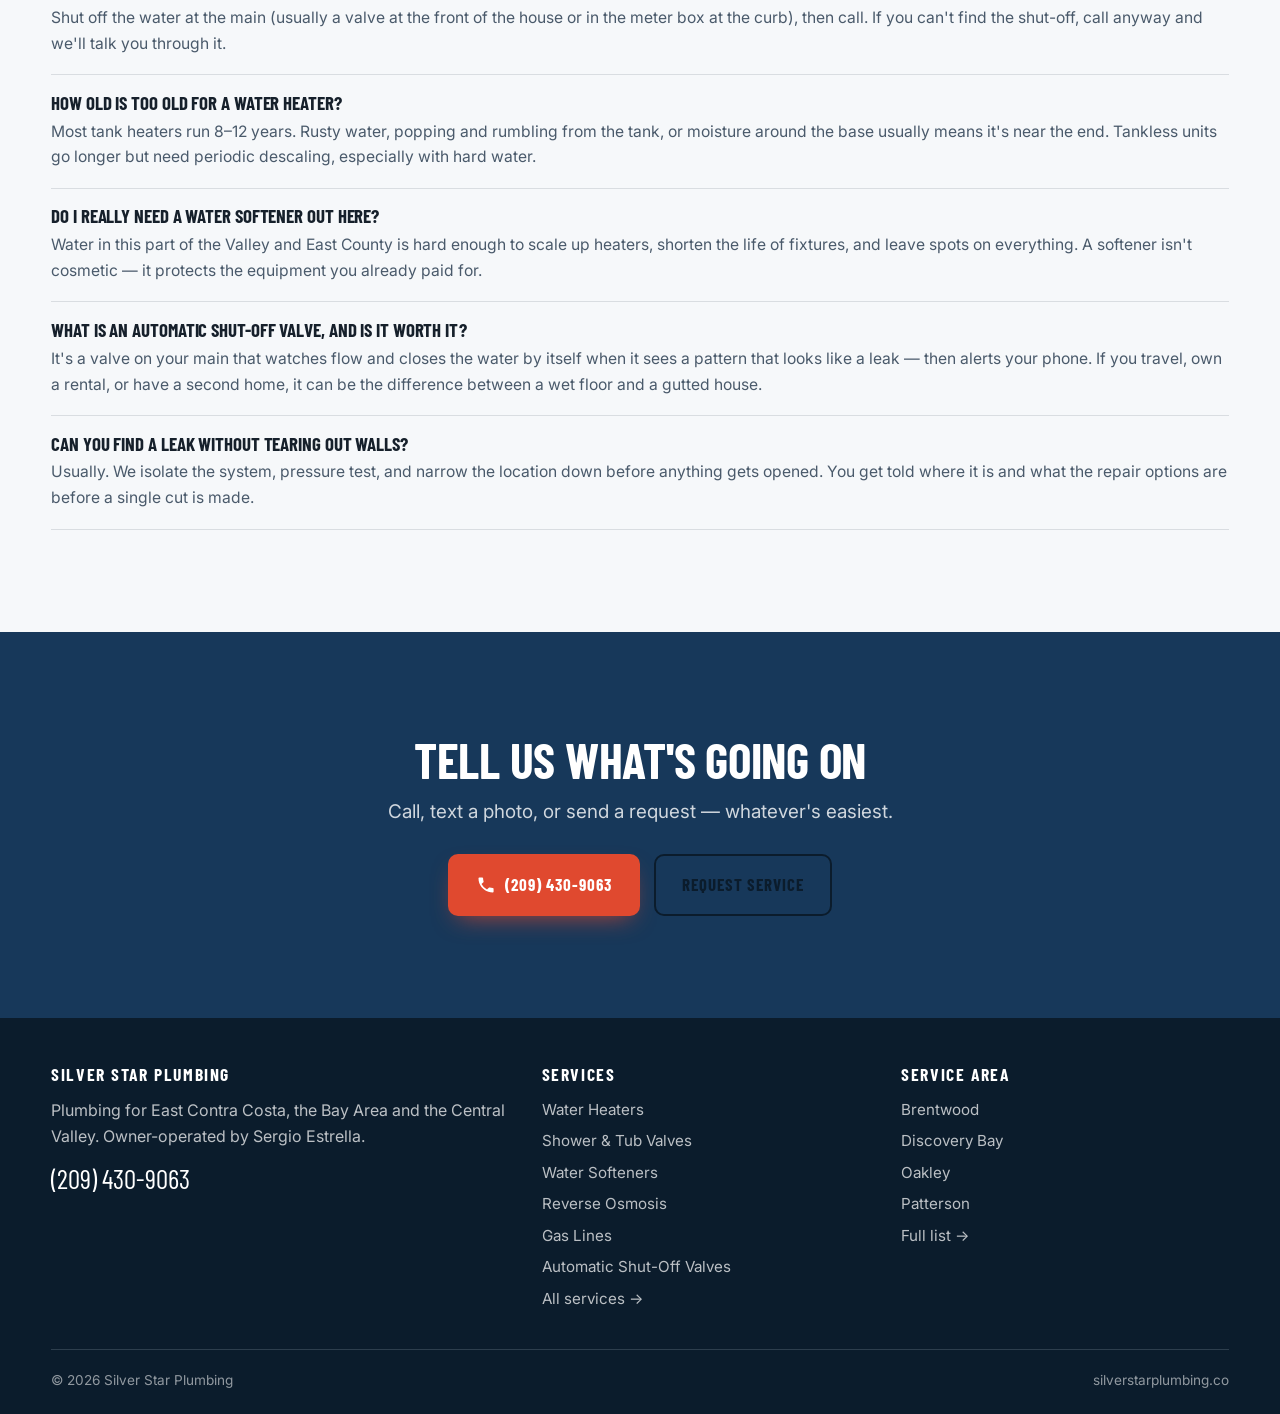
==== commit 6d0eba06: "High-end navigation: services dropdown, sticky jump bar, back-to-top, scroll reveal - Header Service" ====
--- a/services.html
+++ b/services.html
@@ -26,6 +26,8 @@
       <p style="margin-top:1.5rem"><a class="btn btn-call" href="#" data-phone data-phone-text></a></p>
     </div>
   </section>
+
+  <nav class="jump-bar" id="svc-jump" aria-label="Jump to a service"></nav>
 
   <section style="padding-top:2.4rem">
     <div class="wrap">
--- a/css/style.css
+++ b/css/style.css
@@ -143,6 +143,92 @@
 }
 .nav-toggle svg { width: 24px; height: 24px; fill: currentColor; }
 
+/* ---------- services dropdown ----------
+   Every service reachable in one step from any page. */
+.nav-item { position: relative; display: flex; align-items: center; gap: .25rem; }
+.nav-caret {
+  background: none; border: 0; color: rgba(255, 255, 255, .82); padding: .2rem;
+  display: flex; align-items: center; border-radius: 6px;
+}
+.nav-caret svg { width: 15px; height: 15px; fill: currentColor; transition: transform .2s ease; }
+.nav-item.open .nav-caret svg { transform: rotate(180deg); }
+
+.mega {
+  position: absolute; top: calc(100% + .55rem); left: -.6rem; z-index: 95;
+  min-width: 460px; padding: .6rem;
+  display: grid; grid-template-columns: 1fr 1fr; gap: .1rem;
+  background: var(--navy-2); border: 1px solid var(--line-dark);
+  border-radius: 16px; box-shadow: var(--shadow-lg);
+  opacity: 0; visibility: hidden; transform: translateY(6px);
+  transition: opacity .18s ease, transform .18s ease, visibility .18s;
+}
+.nav-item:hover .mega, .nav-item:focus-within .mega, .nav-item.open .mega {
+  opacity: 1; visibility: visible; transform: none;
+}
+.nav .mega a {
+  font-family: var(--body); text-transform: none; letter-spacing: 0;
+  font-size: .94rem; font-weight: 500; padding: .5rem .7rem;
+  border-radius: 9px; border-bottom: 0; color: rgba(255, 255, 255, .84);
+}
+.nav .mega a:hover, .nav .mega a:focus-visible {
+  background: rgba(79, 195, 247, .14); color: #fff; border-bottom: 0;
+}
+
+@media (max-width: 940px) {
+  .nav-item { flex-wrap: wrap; width: 100%; border-bottom: 1px solid var(--line-dark); }
+  .nav-item > a { flex: 1; border-bottom: 0 !important; }
+  .nav-caret { padding: .85rem .4rem; }
+  .mega {
+    position: static; min-width: 0; width: 100%; grid-template-columns: 1fr;
+    background: none; border: 0; box-shadow: none; padding: 0 0 .6rem .4rem;
+    display: none; opacity: 1; visibility: visible; transform: none;
+  }
+  .nav-item.open .mega { display: grid; }
+  .nav-item:hover .mega, .nav-item:focus-within .mega { display: none; }
+  .nav-item.open:hover .mega, .nav-item.open:focus-within .mega { display: grid; }
+}
+
+/* ---------- in-page service jump bar (services page) ---------- */
+.jump-bar {
+  position: sticky; top: 62px; z-index: 70;
+  background: rgba(11, 28, 44, .96); backdrop-filter: blur(10px);
+  border-bottom: 1px solid var(--line-dark);
+  display: flex; gap: .4rem; overflow-x: auto; scrollbar-width: none;
+  padding: .6rem 4vw;
+}
+.jump-bar::-webkit-scrollbar { display: none; }
+.jump-bar a {
+  flex: none; white-space: nowrap;
+  font-family: var(--display); text-transform: uppercase; letter-spacing: .06em;
+  font-size: .95rem; color: rgba(255, 255, 255, .72);
+  padding: .4rem .85rem; border-radius: 999px; border: 1px solid transparent;
+}
+.jump-bar a:hover { color: #fff; border-color: var(--line-dark); }
+.jump-bar a.active { background: var(--blue); border-color: var(--blue); color: #fff; }
+
+/* ---------- back to top ---------- */
+.to-top {
+  position: fixed; right: 18px; bottom: 18px; z-index: 88;
+  width: 48px; height: 48px; border-radius: 50%;
+  background: var(--navy); color: #fff; border: 1px solid var(--line-dark);
+  display: flex; align-items: center; justify-content: center;
+  box-shadow: var(--shadow); opacity: 0; pointer-events: none;
+  transform: translateY(10px); transition: opacity .22s ease, transform .22s ease;
+}
+.to-top.show { opacity: 1; pointer-events: auto; transform: none; }
+.to-top svg { width: 22px; height: 22px; fill: currentColor; }
+@media (max-width: 780px) { .to-top { bottom: 70px; } }
+
+/* ---------- scroll reveal ---------- */
+.reveal { opacity: 0; transform: translateY(18px); transition: opacity .6s ease, transform .6s ease; }
+.reveal.in { opacity: 1; transform: none; }
+
+/* ---------- visible keyboard focus ---------- */
+a:focus-visible, button:focus-visible, input:focus-visible,
+select:focus-visible, textarea:focus-visible {
+  outline: 3px solid var(--water); outline-offset: 3px; border-radius: 4px;
+}
+
 @media (max-width: 940px) {
   .nav {
     position: fixed; inset: 62px 0 auto 0; flex-direction: column; gap: 0;
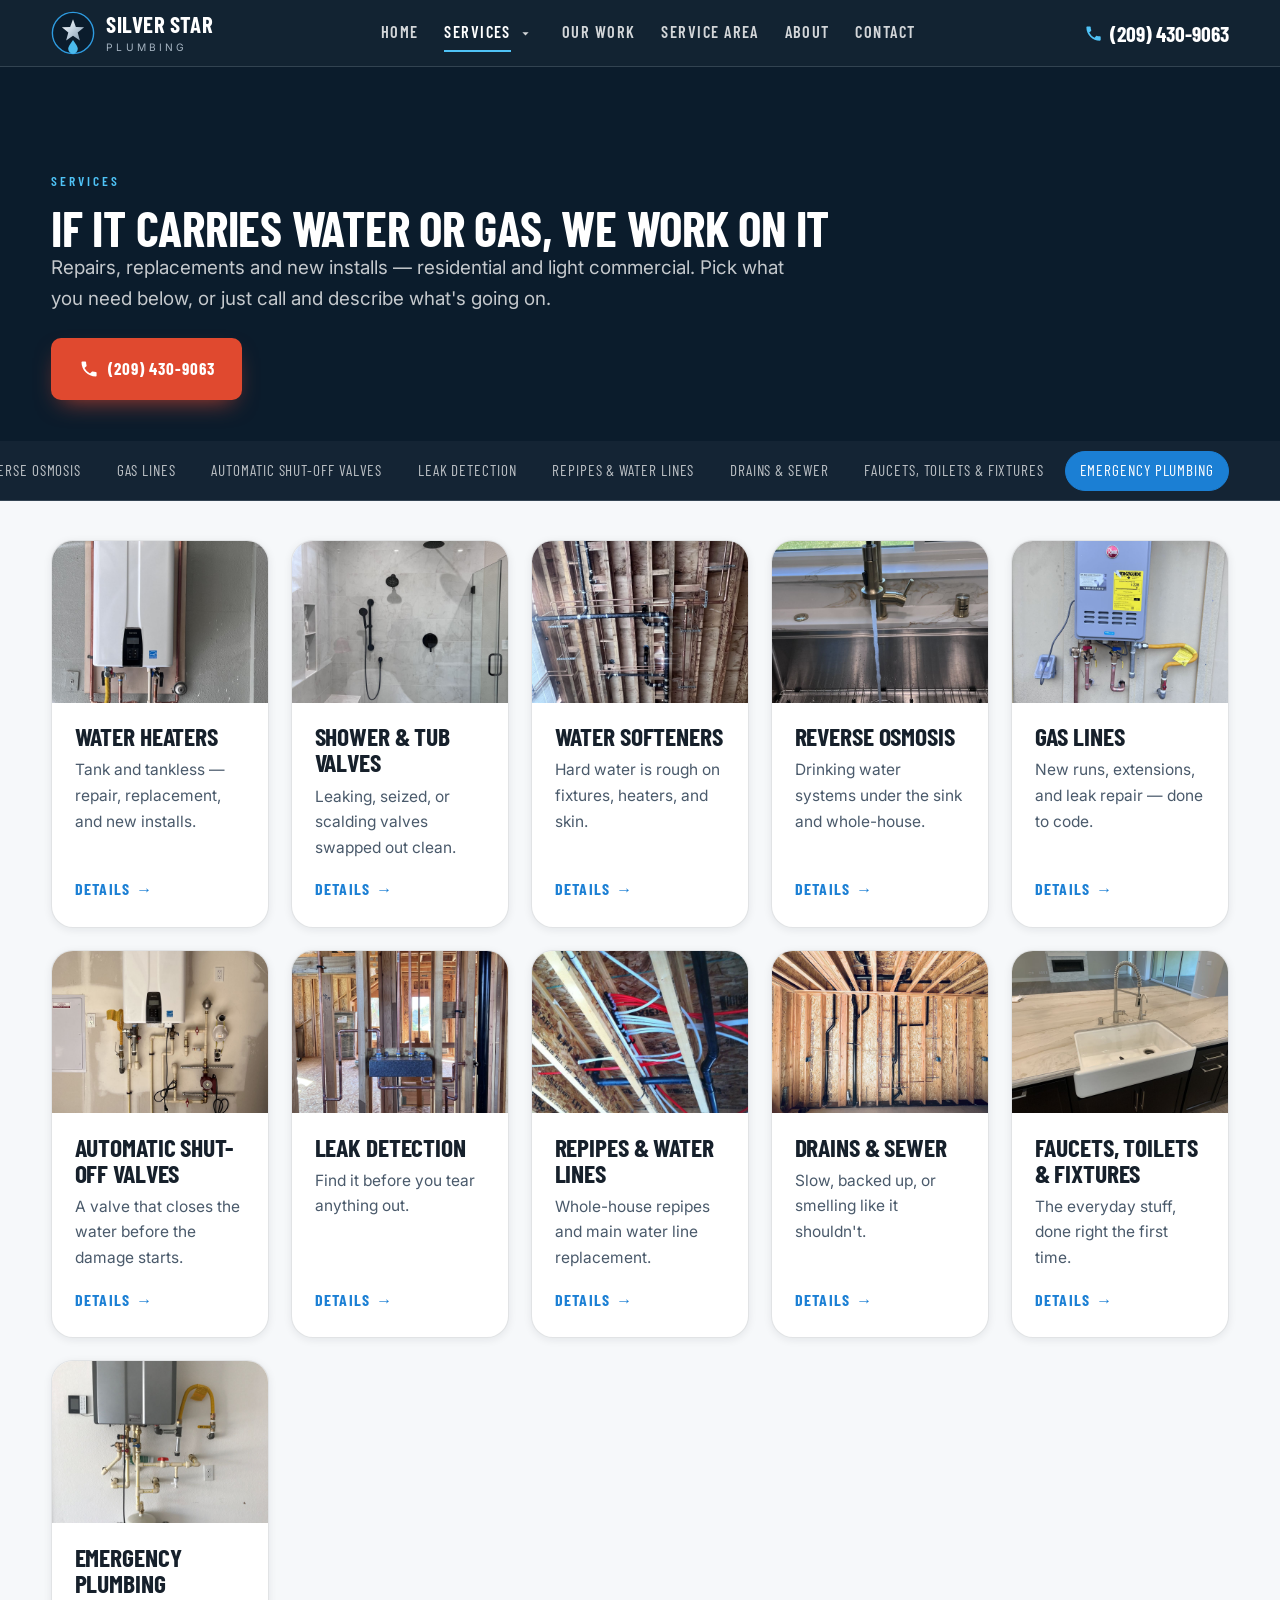
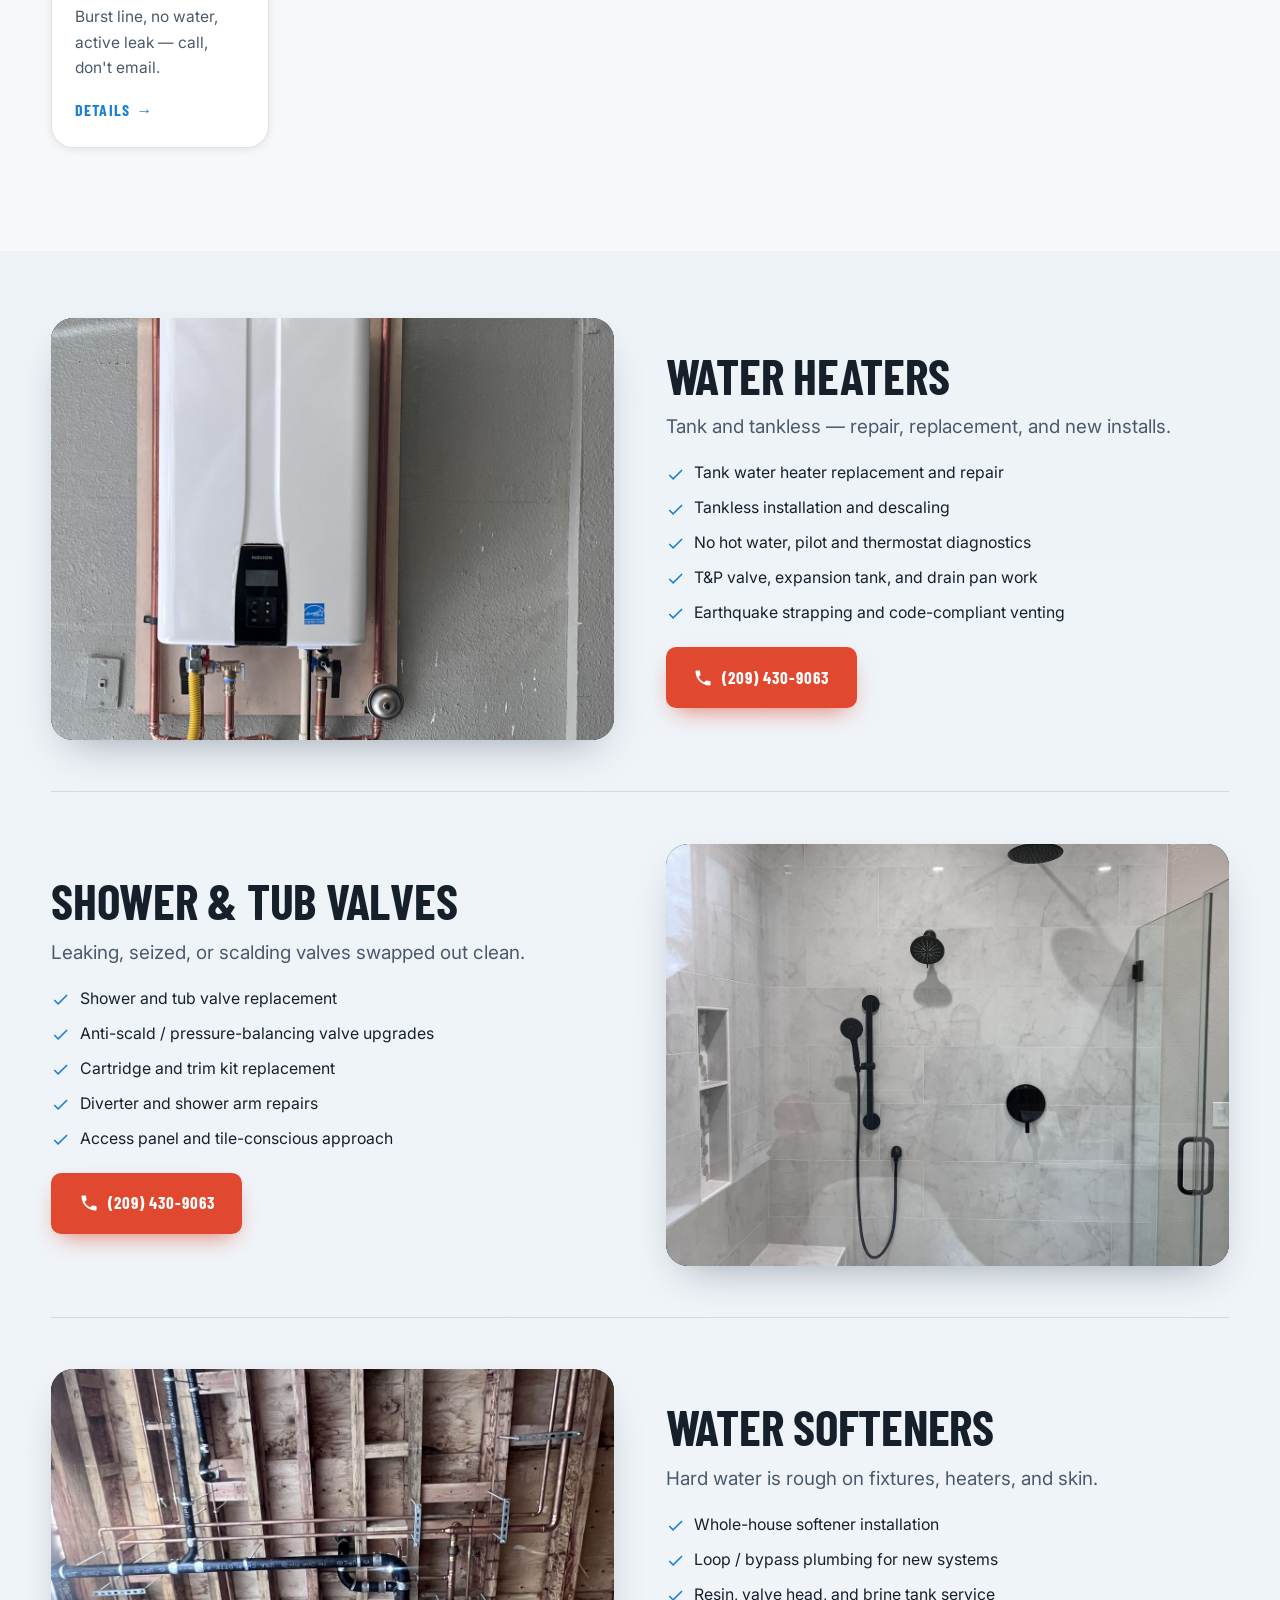
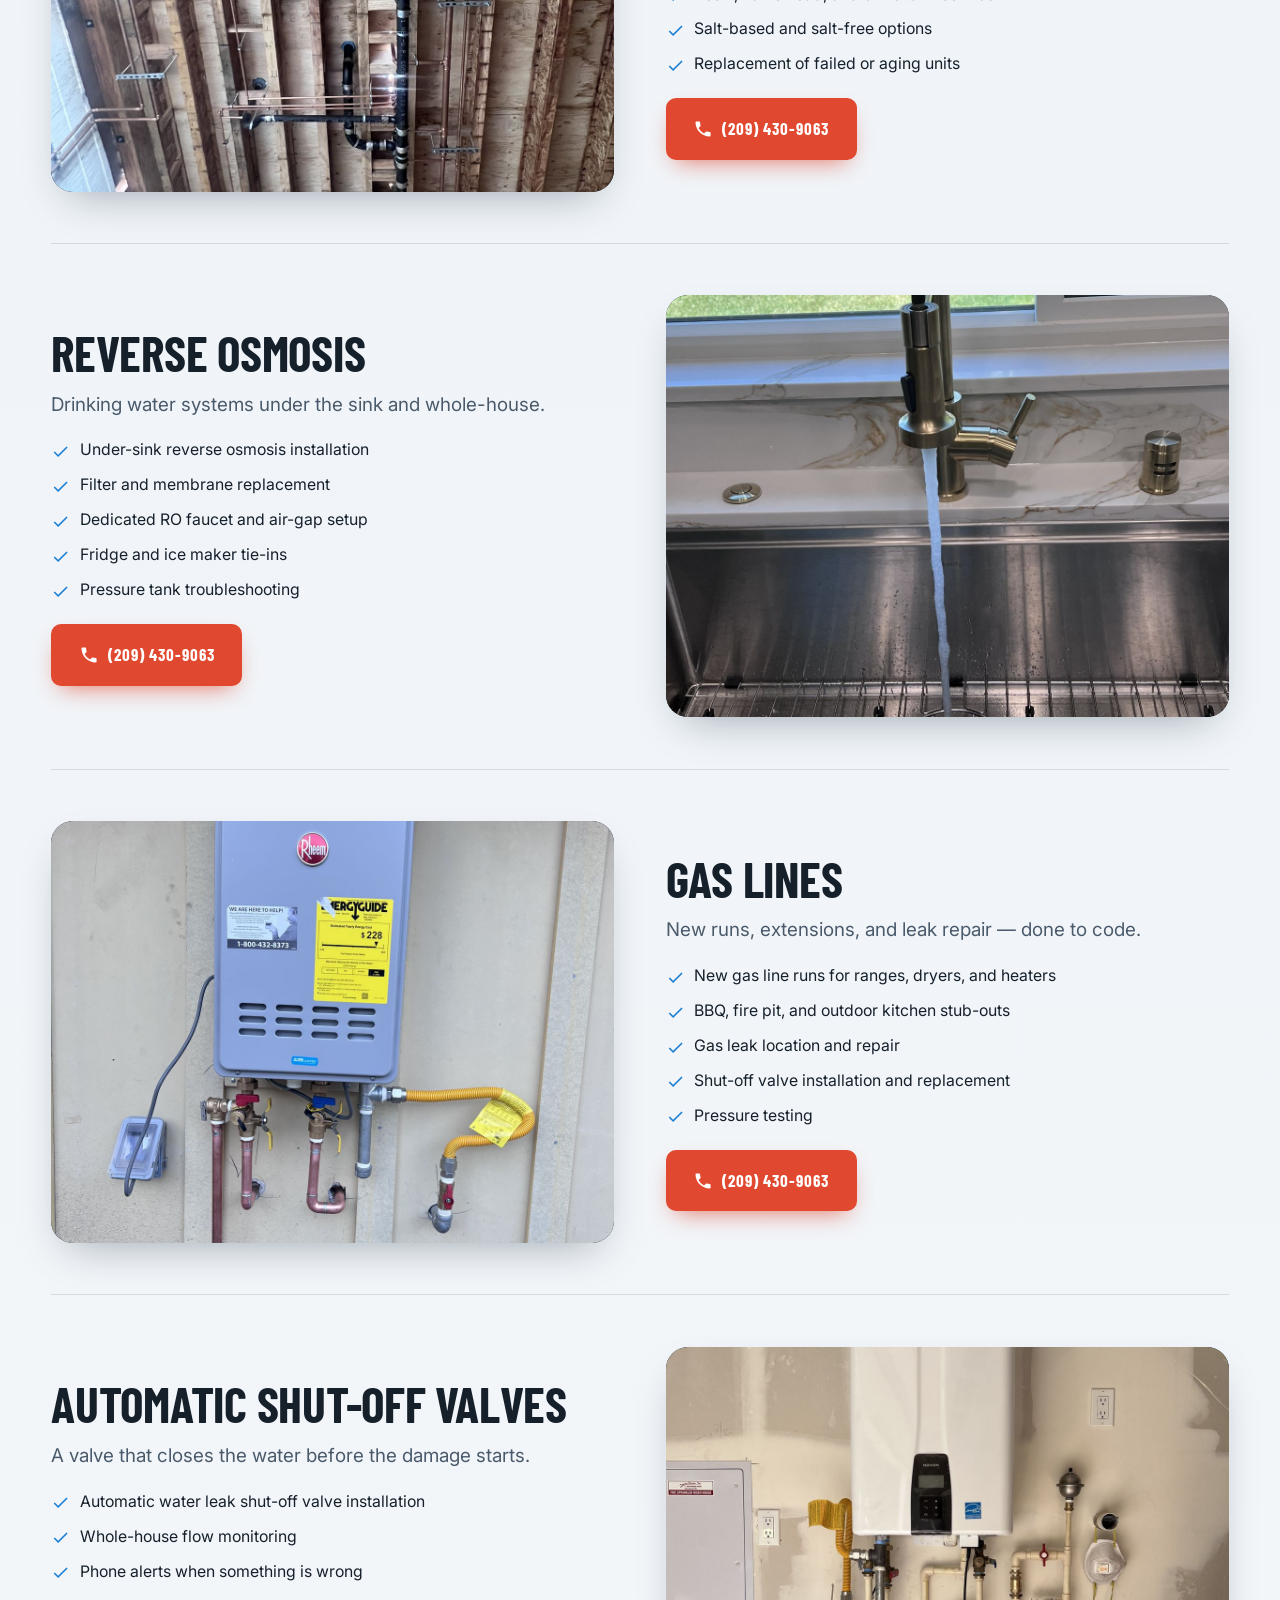
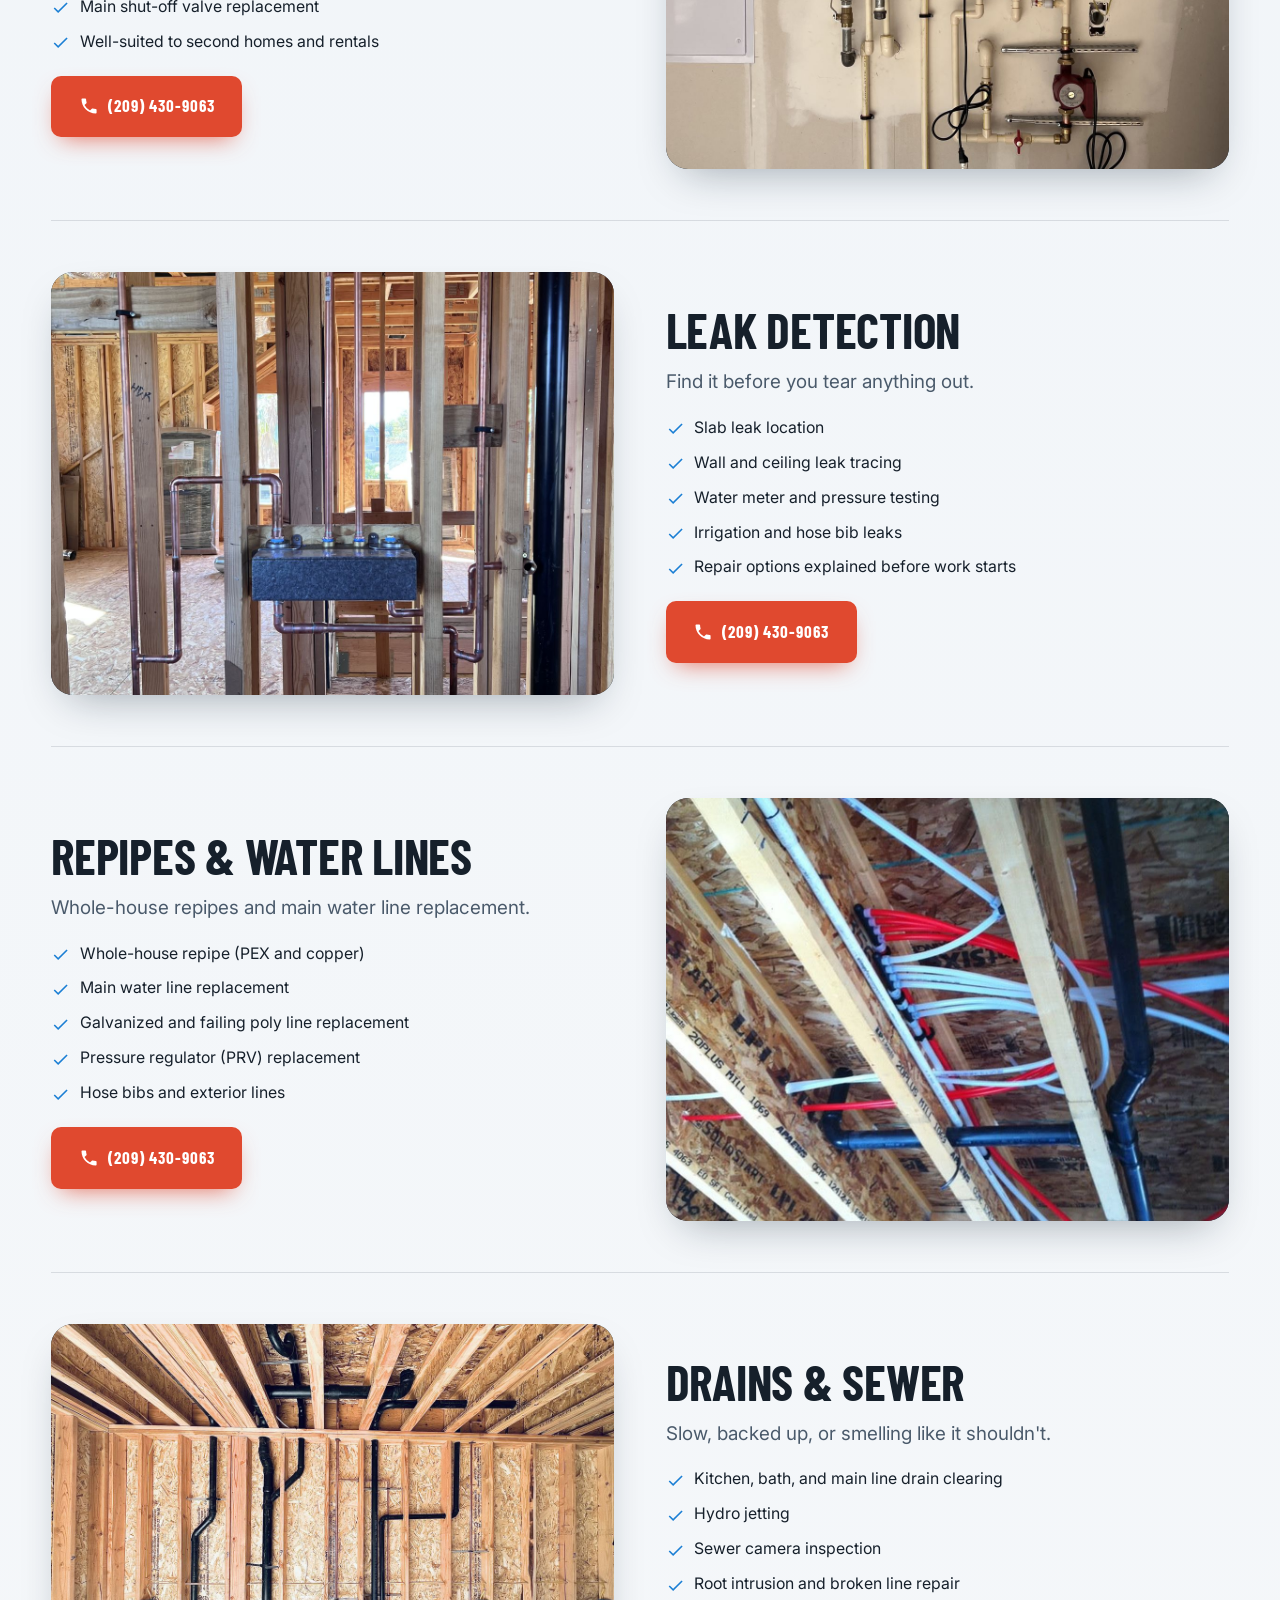
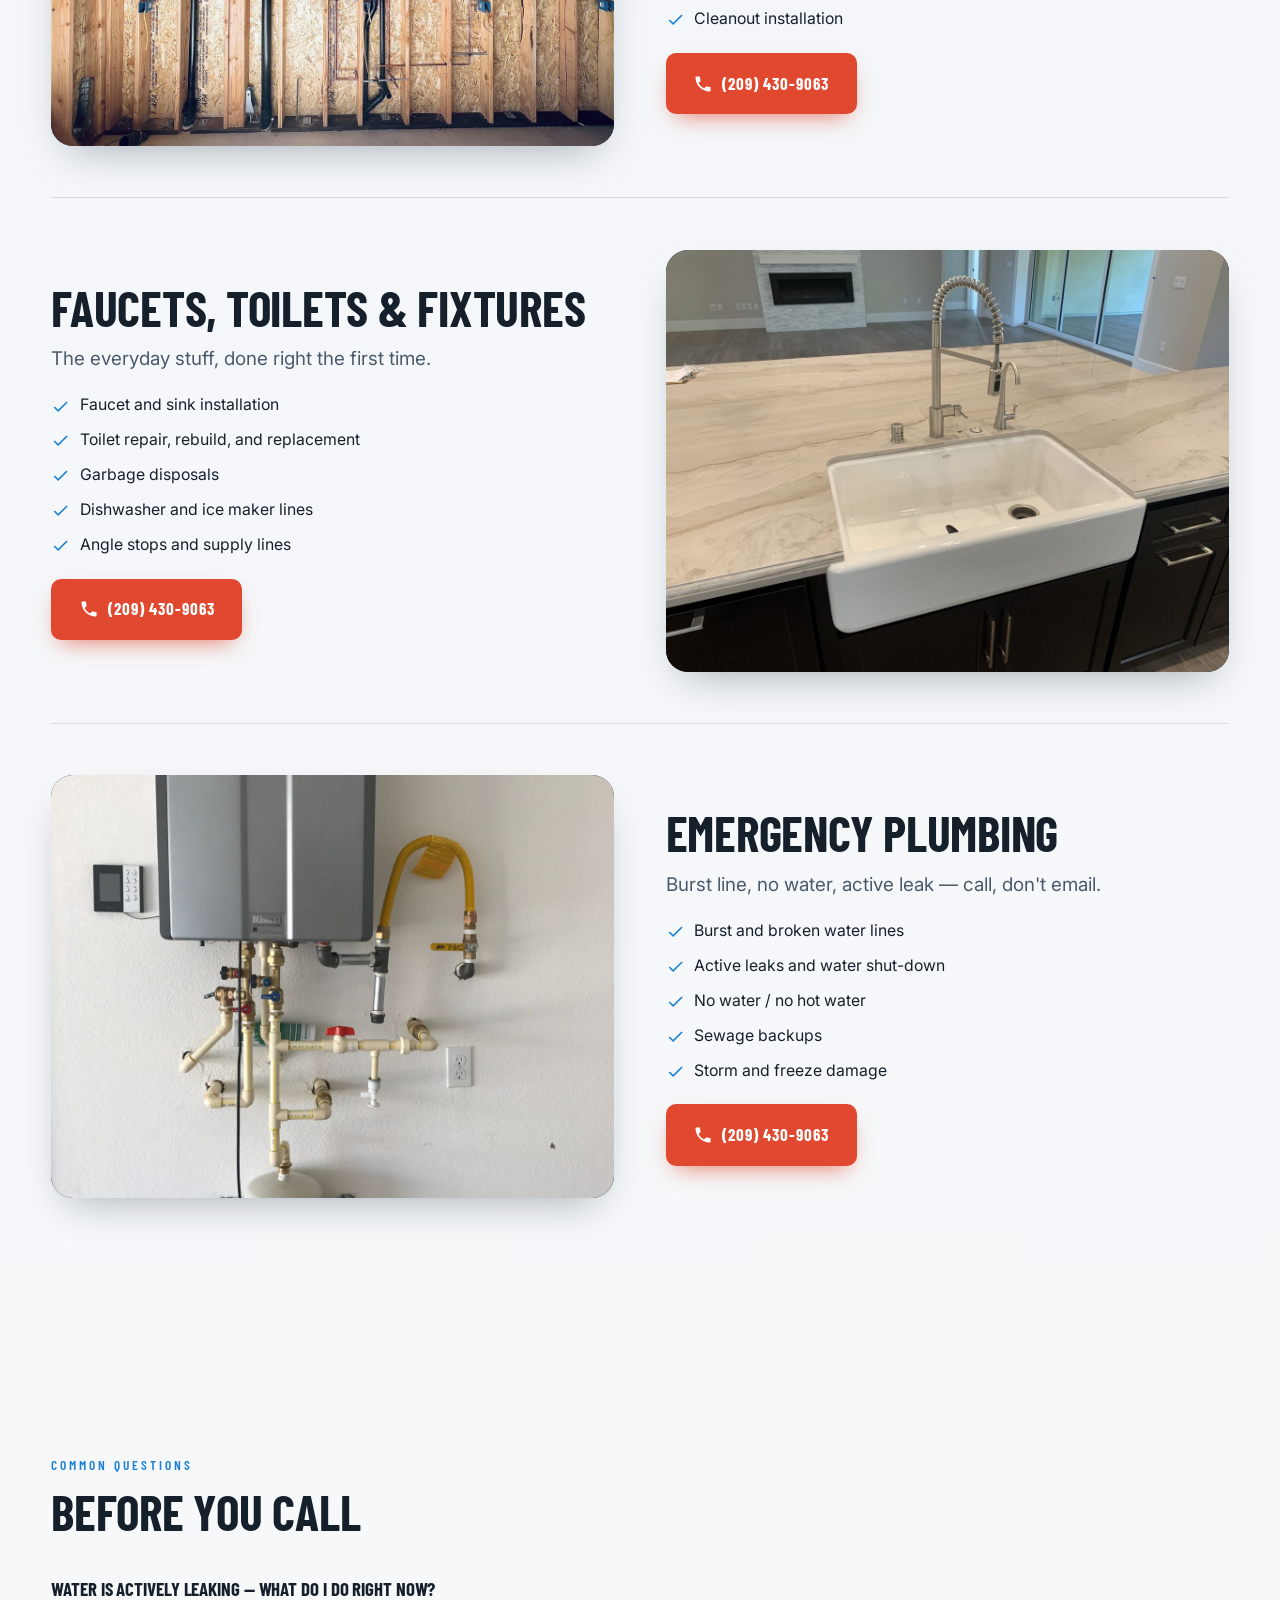
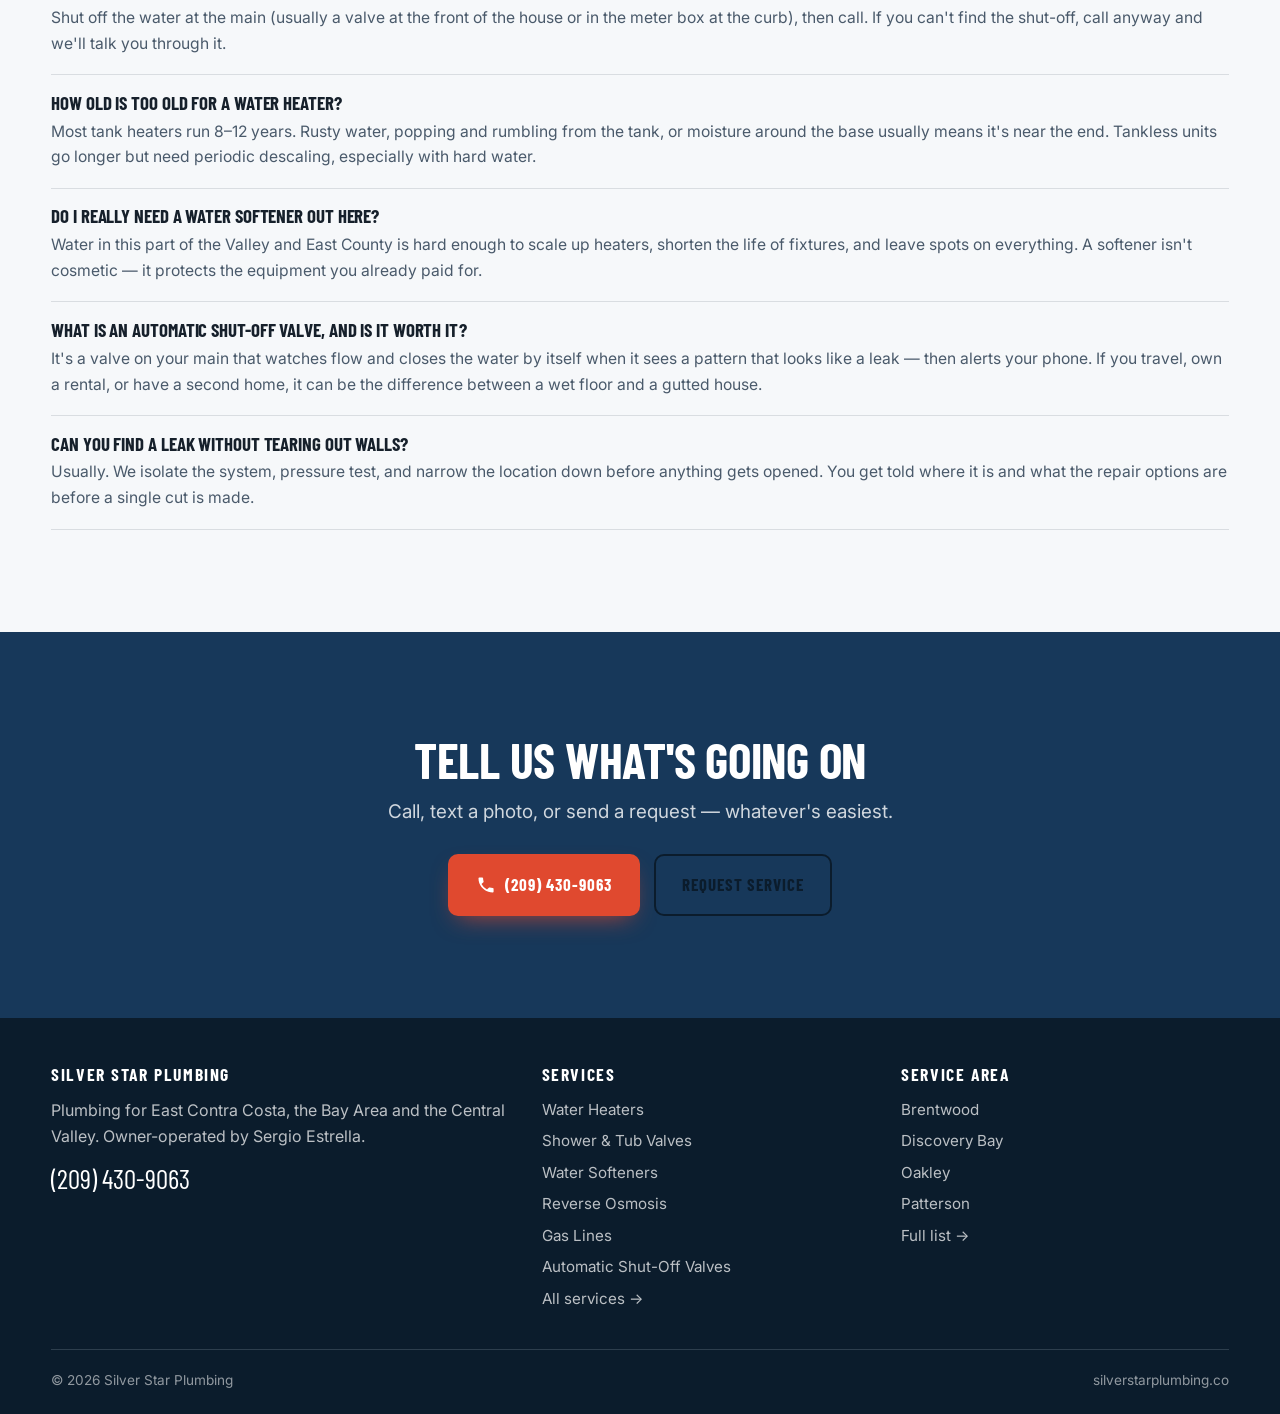
==== commit 120f0ea1: "Give all 11 services a photo; alt text describes the actual subject Client's call: fill every servic" ====
--- a/services.html
+++ b/services.html
@@ -85,6 +85,7 @@
 <div class="call-bar" id="call-bar"></div>
 
 <script src="js/config.js"></script>
+<script src="js/gallery-data.js"></script>
 <script src="js/main.js"></script>
 </body>
 </html>
--- a/css/style.css
+++ b/css/style.css
@@ -219,6 +219,64 @@
 .to-top svg { width: 22px; height: 22px; fill: currentColor; }
 @media (max-width: 780px) { .to-top { bottom: 70px; } }
 
+/* ---------- work gallery ---------- */
+.filter-row { display: flex; flex-wrap: wrap; gap: .5rem; margin: 1.6rem 0 2rem; }
+.filter-btn {
+  font-family: var(--display); text-transform: uppercase; letter-spacing: .07em;
+  font-size: .96rem; padding: .5rem 1.05rem; border-radius: 999px;
+  border: 1px solid var(--line); background: var(--white); color: var(--ink);
+  transition: background .18s, color .18s, border-color .18s;
+}
+.filter-btn:hover { border-color: var(--blue); color: var(--blue); }
+.filter-btn.active { background: var(--navy); border-color: var(--navy); color: #fff; }
+.filter-btn .n { opacity: .55; margin-left: .35rem; font-size: .85em; }
+
+.shots { display: grid; grid-template-columns: repeat(auto-fill, minmax(260px, 1fr)); gap: 1rem; }
+.shot {
+  position: relative; display: block; padding: 0; border: 0; background: var(--navy);
+  border-radius: var(--radius); overflow: hidden; aspect-ratio: 4 / 3;
+  box-shadow: var(--shadow-sm); cursor: zoom-in;
+  transition: transform .2s ease, box-shadow .25s ease;
+}
+.shot:hover { transform: translateY(-3px); box-shadow: var(--shadow); }
+.shot img { width: 100%; height: 100%; object-fit: cover; }
+.shot figcaption {
+  position: absolute; inset: auto 0 0 0; text-align: left;
+  padding: 1.6rem .9rem .7rem; color: #fff; font-size: .88rem; line-height: 1.35;
+  background: linear-gradient(180deg, transparent, rgba(11, 28, 44, .92));
+  opacity: 0; transition: opacity .2s ease;
+}
+.shot:hover figcaption, .shot:focus-visible figcaption { opacity: 1; }
+@media (hover: none) { .shot figcaption { opacity: 1; } }
+
+/* ---------- lightbox ---------- */
+.lightbox {
+  position: fixed; inset: 0; z-index: 200; display: none;
+  background: rgba(6, 15, 24, .95); padding: 2vh 2vw;
+  align-items: center; justify-content: center;
+}
+.lightbox.open { display: flex; }
+.lightbox figure { max-width: 100%; max-height: 100%; text-align: center; }
+.lightbox img {
+  max-width: 100%; max-height: 82vh; margin: 0 auto;
+  border-radius: 10px; box-shadow: var(--shadow-lg);
+}
+.lightbox figcaption { color: rgba(255, 255, 255, .85); margin-top: .9rem; font-size: .95rem; }
+.lb-btn {
+  position: absolute; background: rgba(255, 255, 255, .1); color: #fff;
+  border: 1px solid var(--line-dark); border-radius: 50%;
+  width: 50px; height: 50px; display: flex; align-items: center; justify-content: center;
+}
+.lb-btn:hover { background: rgba(255, 255, 255, .2); }
+.lb-btn svg { width: 24px; height: 24px; fill: currentColor; }
+.lb-close { top: 16px; right: 16px; }
+.lb-prev { left: 16px; top: 50%; transform: translateY(-50%); }
+.lb-next { right: 16px; top: 50%; transform: translateY(-50%); }
+@media (max-width: 620px) {
+  .lb-prev { left: 8px; } .lb-next { right: 8px; }
+  .lb-btn { width: 44px; height: 44px; }
+}
+
 /* ---------- scroll reveal ---------- */
 .reveal { opacity: 0; transform: translateY(18px); transition: opacity .6s ease, transform .6s ease; }
 .reveal.in { opacity: 1; transform: none; }
@@ -256,13 +314,18 @@
 }
 .hero::before {
   content: ""; position: absolute; inset: 0;
-  background-image: url("../img/hero.svg");
+  background-image: url("../img/photos/hero.jpg");
   background-size: cover; background-position: center right;
-  opacity: .85;
+  opacity: 1;
 }
 .hero::after {
   content: ""; position: absolute; inset: 0;
-  background: linear-gradient(100deg, var(--navy) 10%, rgba(11, 28, 44, .9) 44%, rgba(11, 28, 44, .28) 100%);
+  background: linear-gradient(100deg, var(--navy) 4%, rgba(11, 28, 44, .93) 38%, rgba(11, 28, 44, .55) 100%);
+}
+@media (max-width: 780px) {
+  .hero::after {
+    background: linear-gradient(180deg, rgba(11, 28, 44, .92) 40%, rgba(11, 28, 44, .78) 100%);
+  }
 }
 .hero .wrap { position: relative; z-index: 2; }
 .hero h1 { margin-bottom: 1rem; text-shadow: 0 4px 30px rgba(0, 0, 0, .45); }
